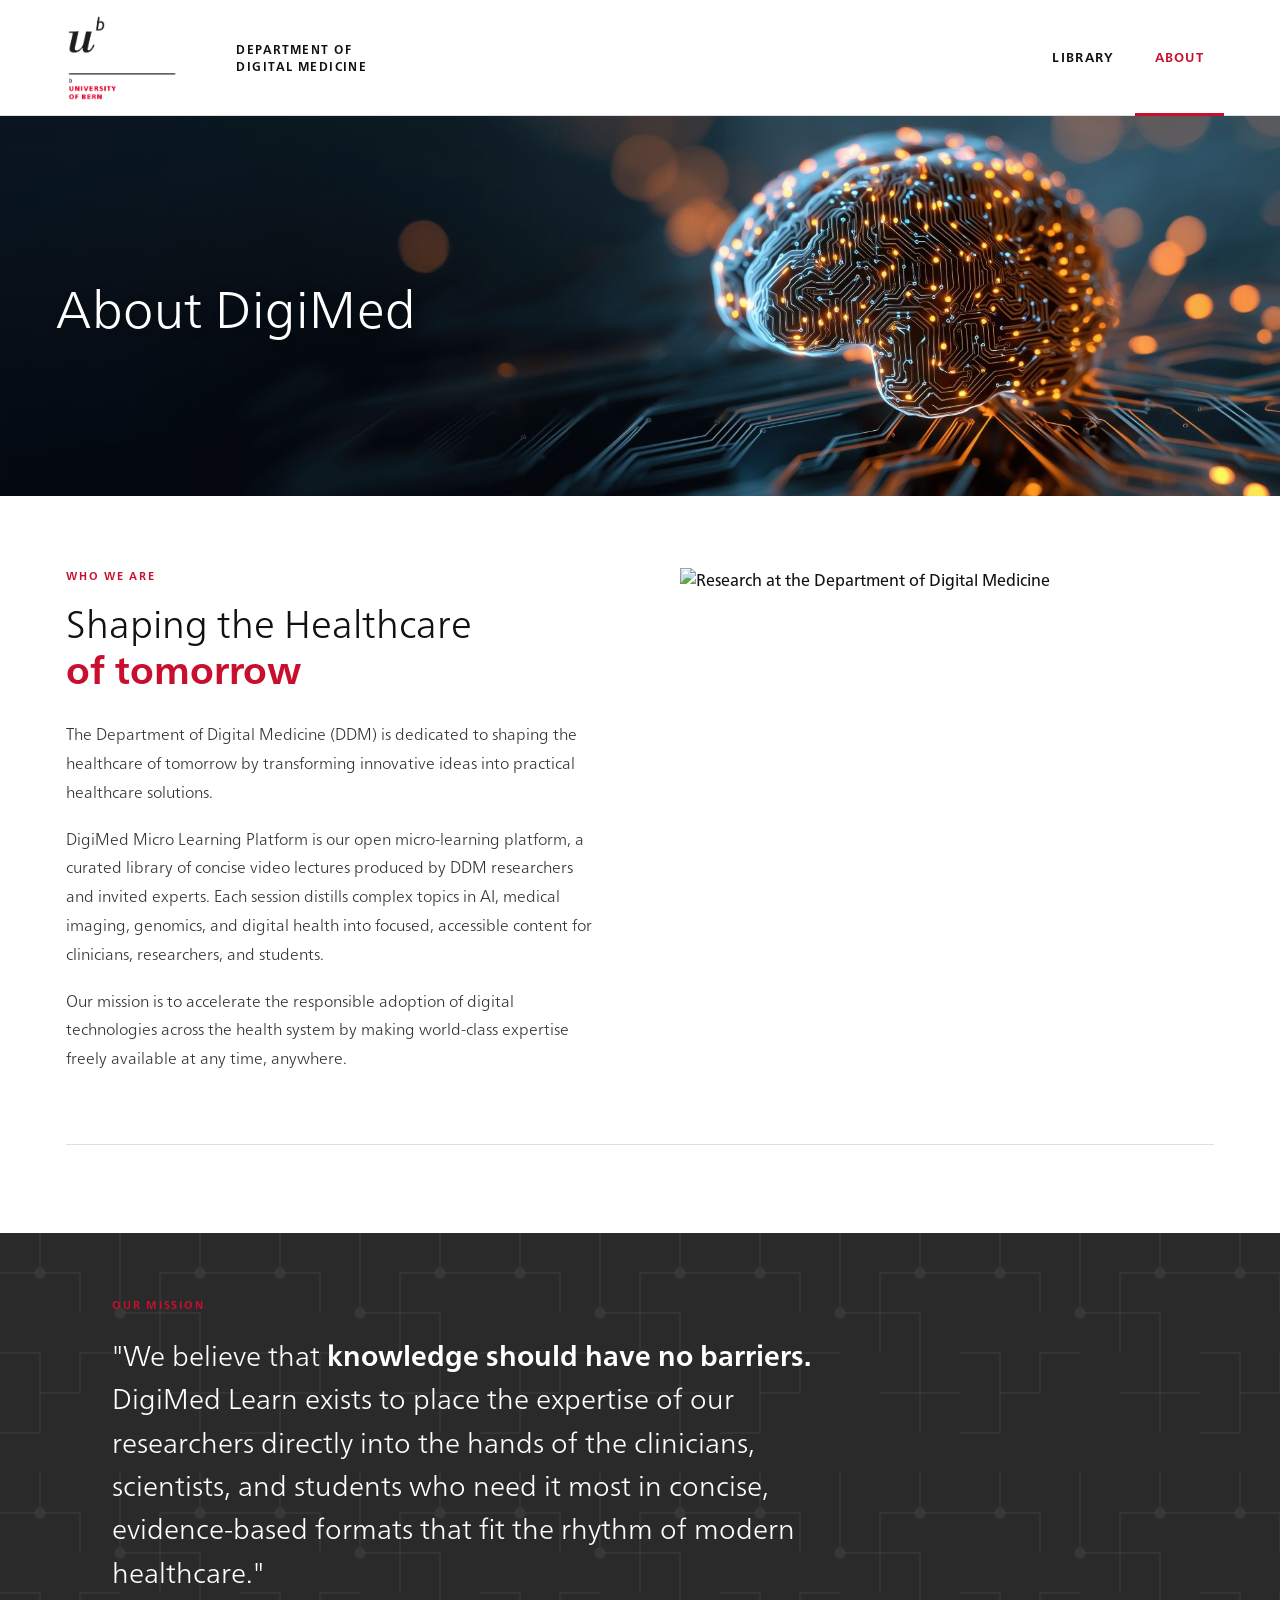
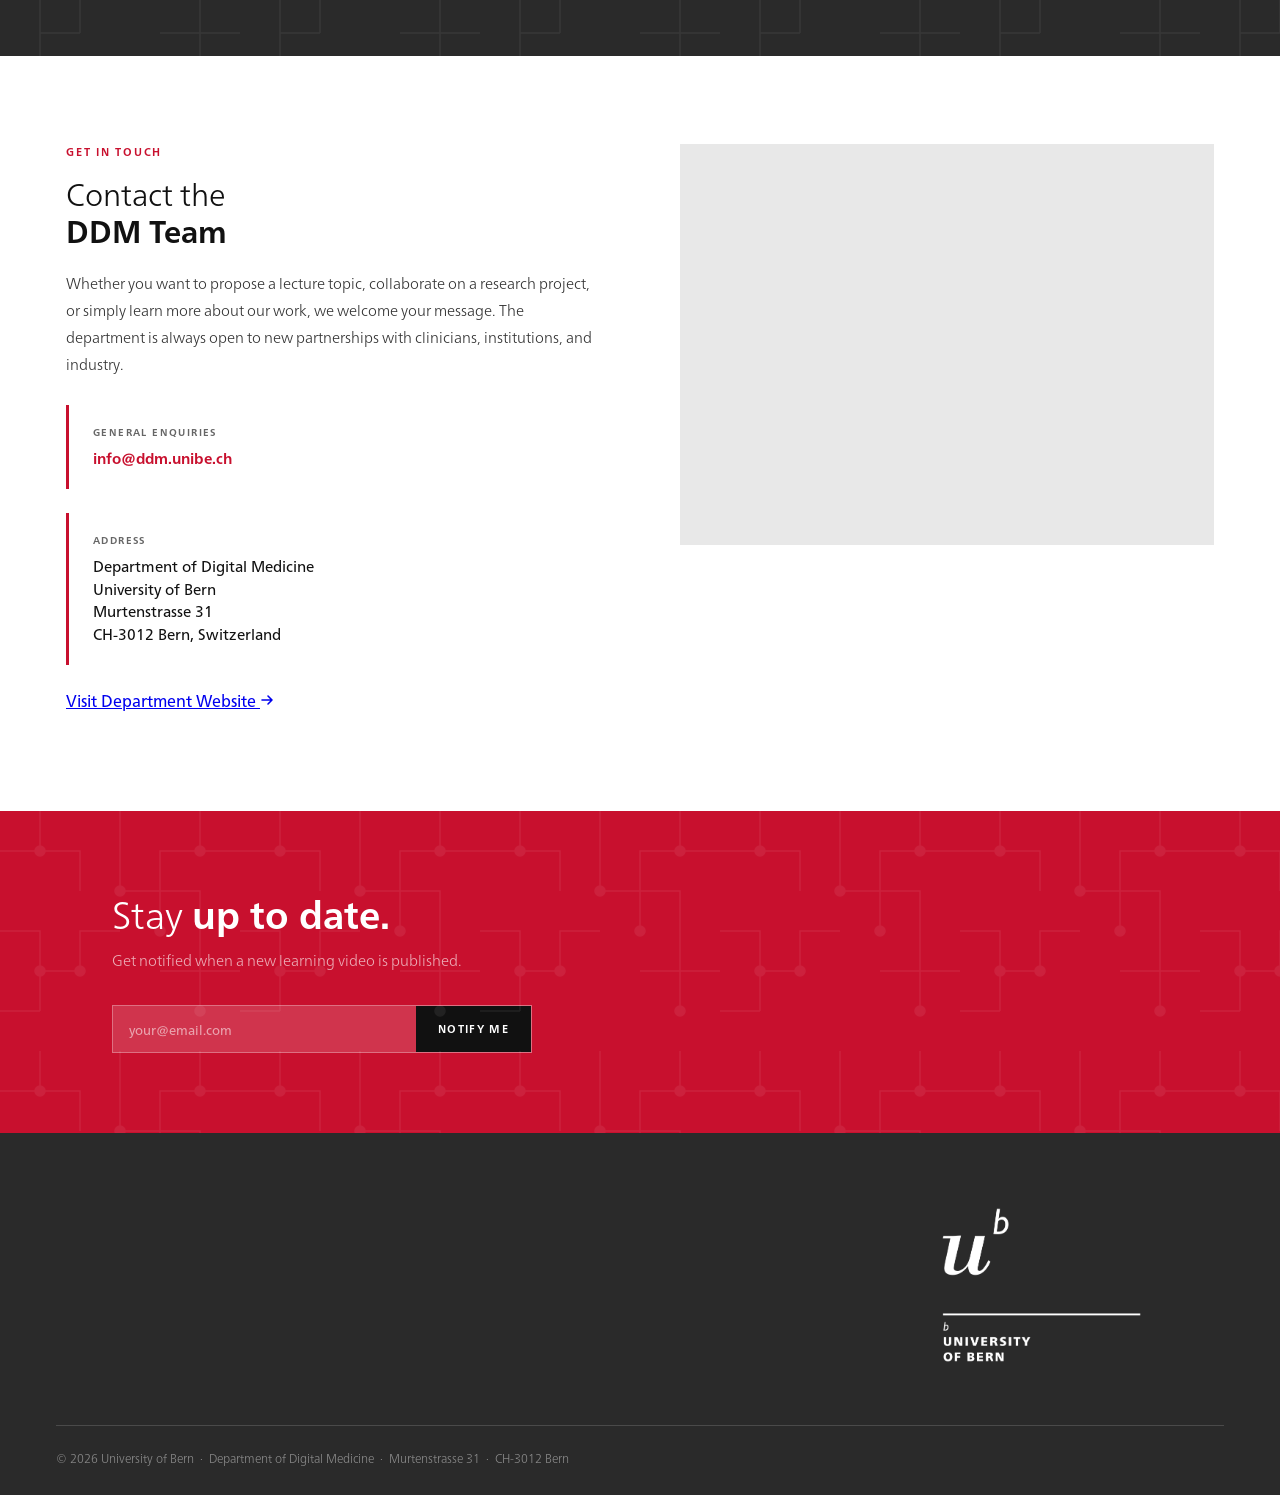
==== about.html @ 69d5ca11 "hamburger fix" ====
<!DOCTYPE html>
<html lang="en">
<head>
<meta charset="UTF-8"/>
<meta name="viewport" content="width=device-width,initial-scale=1"/>
<title>About — DigiMed Learn · University of Bern</title>
<link rel="stylesheet" href="./css/styles.css">

</head>
<body>

<!-- HEADER -->
<header>
  <div class="header-logo"><img src="assets/logos/ub_Logo_english_2019_RGB.png" alt="University of Bern"/></div>
  <a class="header-dept" href="https://ddm.unibe.ch" target="_blank" rel="noopener">Department of Digital Medicine</a>
  <div style="flex:1"></div>
  <nav class="nav-inner">
    <button class="nav-toggle" aria-expanded="false" aria-label="Open menu">
      <span></span><span></span><span></span>
    </button>
    <div class="nav-links" id="nav-menu">
      <a href="index.html">Library</a>
      <a href="about.html" class="active">About</a>
    </div>
  </nav>
</header>

<!-- HERO -->
<div class="hero-image">
  <img src="assets/images/AdobeStock_1923058566-v2.jpg" alt="Department of Digital Medicine – University of Bern"/>
  <div class="hero-overlay-title">About DigiMed</div>
</div>

<!-- MAIN CONTENT -->
<div class="page-content">

  <!-- ABOUT INTRO -->
  <section class="about-intro">
    <div class="about-intro-text">
      <div class="section-eyebrow">Who we are</div>
      <h2>Shaping the Healthcare<br> <strong>of tomorrow</strong></h2>
      <p>The Department of Digital Medicine (DDM) is dedicated to shaping the healthcare of tomorrow by transforming innovative ideas into practical healthcare solutions.</p>
      <p>DigiMed Micro Learning Platform is our open micro-learning platform, a curated library of concise video lectures produced by DDM researchers and invited experts. Each session distills complex topics in AI, medical imaging, genomics, and digital health into focused, accessible content for clinicians, researchers, and students.</p>
      <p>Our mission is to accelerate the responsible adoption of digital technologies across the health system by making world-class expertise freely available at any time, anywhere.</p>
    </div>
    <div class="about-intro-visual">
      <img src="assets/images/test.jpg" alt="Research at the Department of Digital Medicine"/>
    </div>
  </section>

  <!-- MISSION -->
  <div class="mission-strip">
    <div class="mission-inner">
      <div class="mission-eyebrow">Our Mission</div>
      <p class="mission-quote">"We believe that <strong>knowledge should have no barriers.</strong> DigiMed Learn exists to place the expertise of our researchers directly into the hands of the clinicians, scientists, and students who need it most in concise, evidence-based formats that fit the rhythm of modern healthcare."</p>
    </div>
  </div>

  <!-- CONTACT -->
  <section class="contact-section" id="contact">
    <div class="contact-text">
      <div class="section-eyebrow">Get in touch</div>
      <h2>Contact the<br><strong>DDM Team</strong></h2>
      <p>Whether you want to propose a lecture topic, collaborate on a research project, or simply learn more about our work, we welcome your message. The department is always open to new partnerships with clinicians, institutions, and industry.</p>

      <div class="contact-block">
        <div class="contact-block-label">General Enquiries</div>
        <div class="contact-block-value">
          <a href="mailto:info@ddm.unibe.ch">info@ddm.unibe.ch</a>
        </div>
      </div>

      <div class="contact-block">
        <div class="contact-block-label">Address</div>
        <div class="contact-block-value">
          Department of Digital Medicine<br>
          University of Bern<br>
          Murtenstrasse 31<br>
          CH-3012 Bern, Switzerland
        </div>
      </div>

      <a href="https://ddm.unibe.ch" target="_blank" rel="noopener">
        Visit Department Website
        <svg width="14" height="14" viewBox="0 0 14 14" fill="none">
          <path d="M2 7h10M8 3l4 4-4 4" stroke="currentColor" stroke-width="1.6" stroke-linecap="round" stroke-linejoin="round"/>
        </svg>
      </a>
    </div>

<div class="contact-map-block">
      <iframe
        src="https://www.google.com/maps/embed?pb=!1m18!1m12!1m3!1d2723.6532265396913!2d7.422718276973445!3d46.94885423316548!2m3!1f0!2f0!3f0!3m2!1i1024!2i768!4f13.1!3m3!1m2!1s0x478e39a405c99577%3A0x37652cc141230d88!2sUni%20Bern%2C%20Murtenstrasse%2031%2C%203010%20Bern!5e0!3m2!1sde!2sch!4v1773753109404!5m2!1sde!2sch" width="600" height="450" style="border:0;" allowfullscreen="" loading="lazy" referrerpolicy="no-referrer-when-downgrade">
        width="100%" height="100%" style="border:0;display:block;width:100%;height:100%;"
        allowfullscreen="" loading="lazy" referrerpolicy="no-referrer-when-downgrade">
      </iframe>
    </div>
  </section>

</div>

<!-- STAY UP TO DATE -->
<div class="notify">
  <div class="notify-text">
    <h2>Stay <strong>up to date.</strong></h2>
    <p>Get notified when a new learning video is published.</p>
  </div>
  <form class="notify-form" id="notifyForm" action="https://formspree.io/f/xlgppkkq" method="POST">
    <input type="hidden" name="_subject" value="DigiMed Learn – New Subscription"/>
    <input type="email" name="email" id="notifyEmail" placeholder="your@email.com" required/>
    <button type="submit" id="notifyBtn">Notify me</button>
  </form>
</div>

<!-- FOOTER -->
<footer>
  <div class="footer-top">
    <img class="footer-logo-img" src="assets/logos/ub_Logo_english_2019_neg.png" alt="University of Bern"/>
  </div>
  <div class="footer-divider"></div>
  <div class="footer-bottom">
    © 2026 University of Bern &nbsp;·&nbsp; Department of Digital Medicine &nbsp;·&nbsp; Murtenstrasse 31 &nbsp;·&nbsp; CH-3012 Bern
  </div>
</footer>

<script src="js/app.js"></script>

</body>
</html>
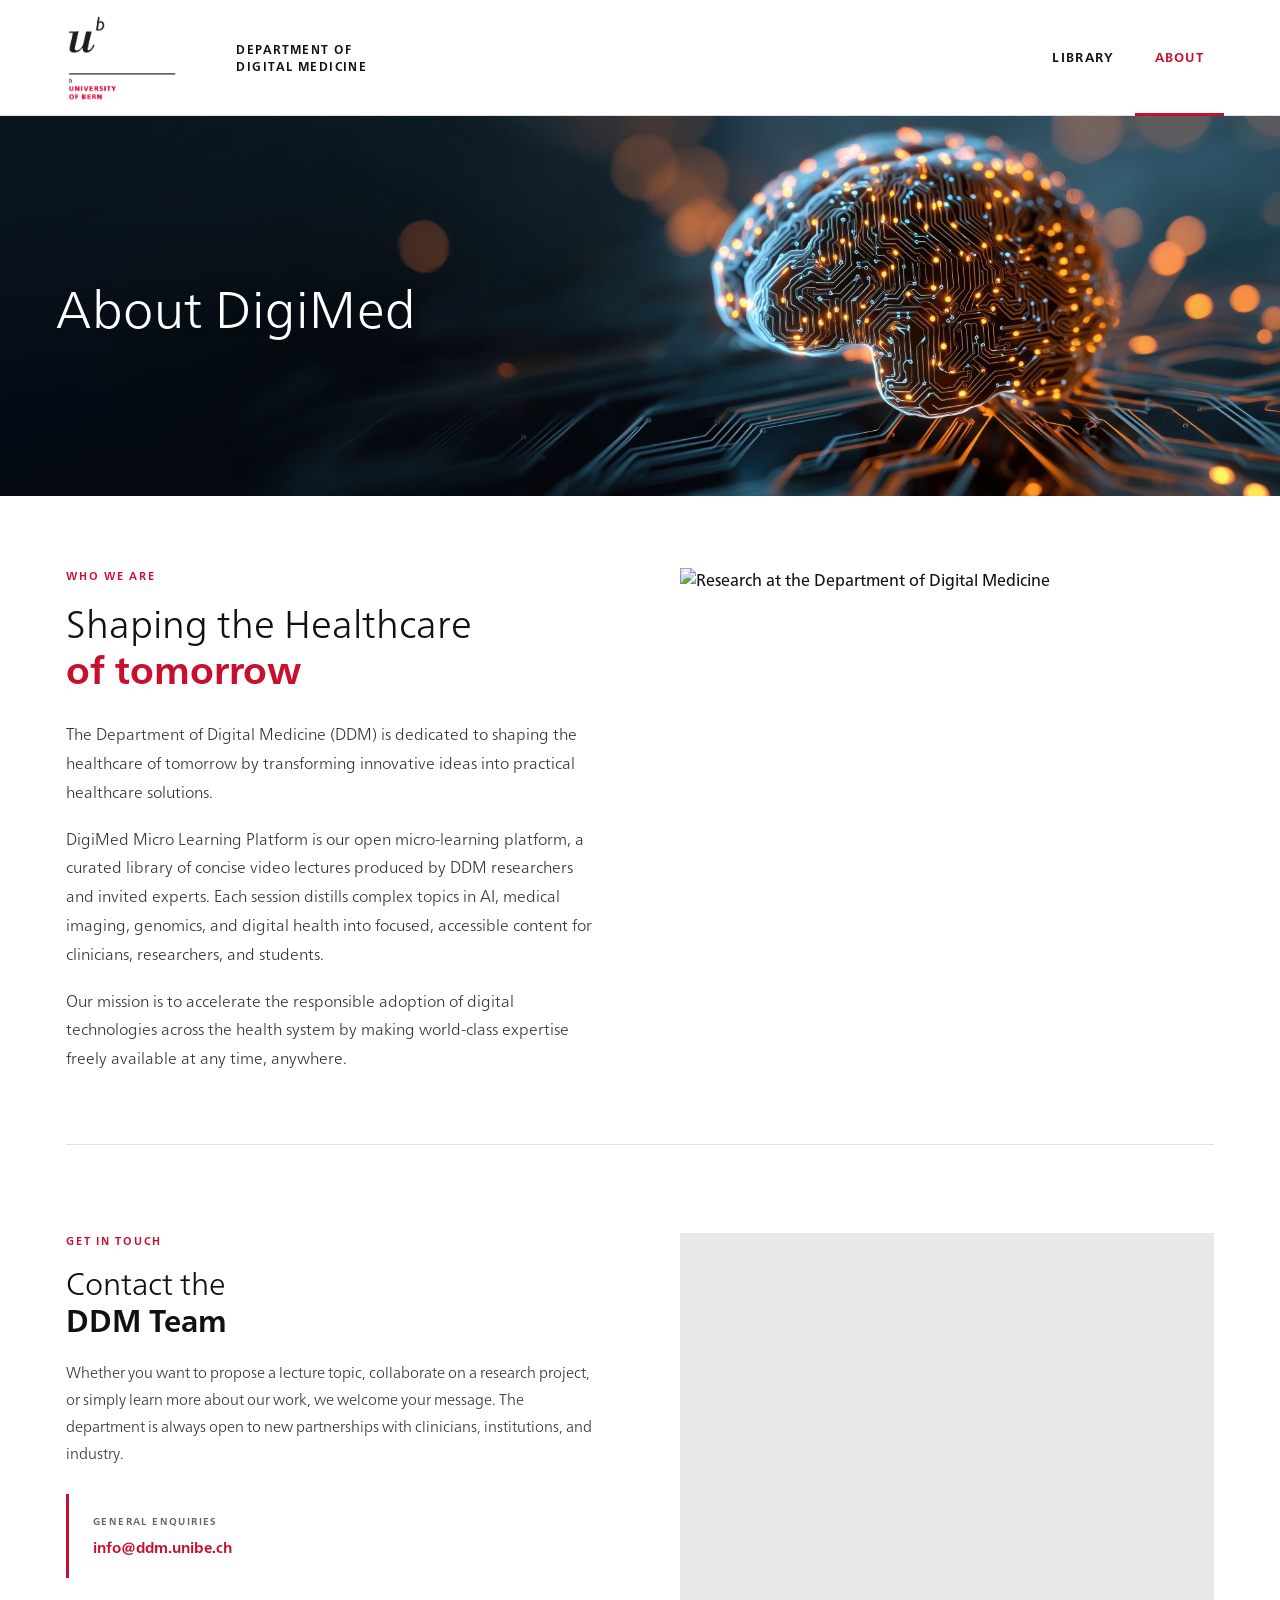
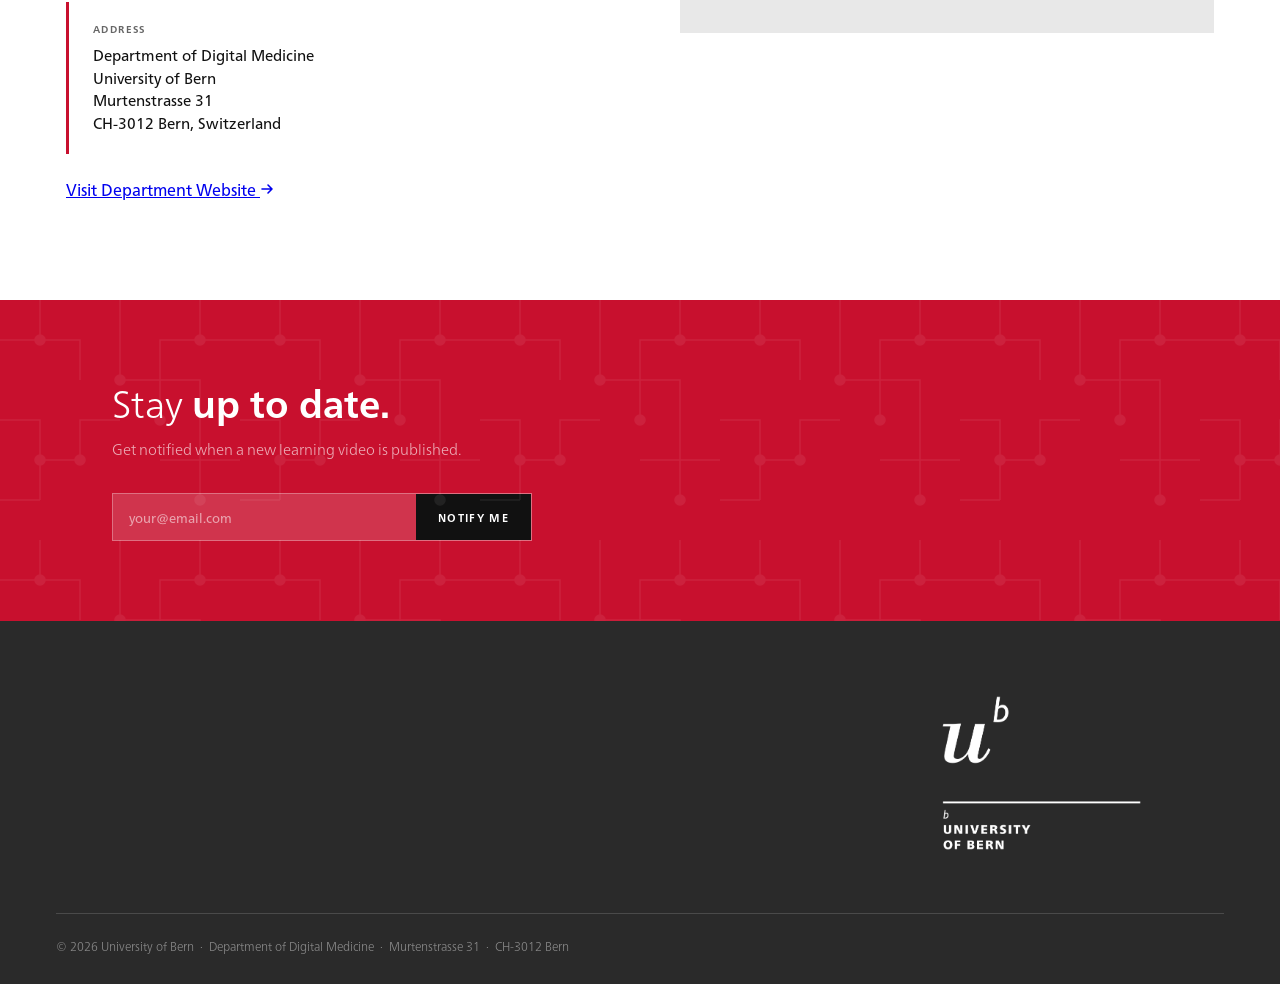
==== commit 8f1221d5: "about page update" ====
--- a/about.html
+++ b/about.html
@@ -47,14 +47,6 @@
       <img src="assets/images/test.jpg" alt="Research at the Department of Digital Medicine"/>
     </div>
   </section>
-
-  <!-- MISSION -->
-  <div class="mission-strip">
-    <div class="mission-inner">
-      <div class="mission-eyebrow">Our Mission</div>
-      <p class="mission-quote">"We believe that <strong>knowledge should have no barriers.</strong> DigiMed Learn exists to place the expertise of our researchers directly into the hands of the clinicians, scientists, and students who need it most in concise, evidence-based formats that fit the rhythm of modern healthcare."</p>
-    </div>
-  </div>
 
   <!-- CONTACT -->
   <section class="contact-section" id="contact">
--- a/css/styles.css
+++ b/css/styles.css
@@ -454,7 +454,7 @@
 
 .mission-strip{background:#2a2a2a;padding:64px var(--pad);margin-bottom:88px;position:relative;overflow:hidden;width:100vw;left:50%;right:50%;margin-left:-50vw;margin-right:-50vw;}
 .mission-strip::before{content:'';position:absolute;inset:0;opacity:.06;background-image:url("data:image/svg+xml,%3Csvg xmlns='http://www.w3.org/2000/svg' width='240' height='240'%3E%3Cg fill='none' stroke='%23fff' stroke-width='1.5'%3E%3Cpath d='M40 0v40h-40M40 40h40v40M120 0v80M120 80h40v40M120 120h-40v40M80 160h-40v40M200 0v40h40M200 40h-40v40M160 80h40v40M200 120v40h40M160 160h40v40M0 120h40v40M0 200h40'/%3E%3Ccircle cx='40' cy='40' r='5' fill='%23fff'/%3E%3Ccircle cx='120' cy='80' r='5' fill='%23fff'/%3E%3Ccircle cx='200' cy='40' r='5' fill='%23fff'/%3E%3C/g%3E%3C/svg%3E");background-size:240px 240px;pointer-events:none}
-.mission-inner{max-width:760px;position:relative;z-index:1;padding-left:var(--pad);}
+.mission-inner{max-width:760px;position:relative;z-index:1;margin-left:calc((100vw - 1260px) / 2 + var(--pad));}
 .mission-eyebrow{font-size:11px;font-weight:700;letter-spacing:0.16em;text-transform:uppercase;color:var(--red);margin-bottom:20px}
 .mission-quote{font-size:clamp(20px,2.2vw,28px);font-weight:300;line-height:1.55;color:#fff}
 .mission-quote strong{font-weight:700;color:#fff}
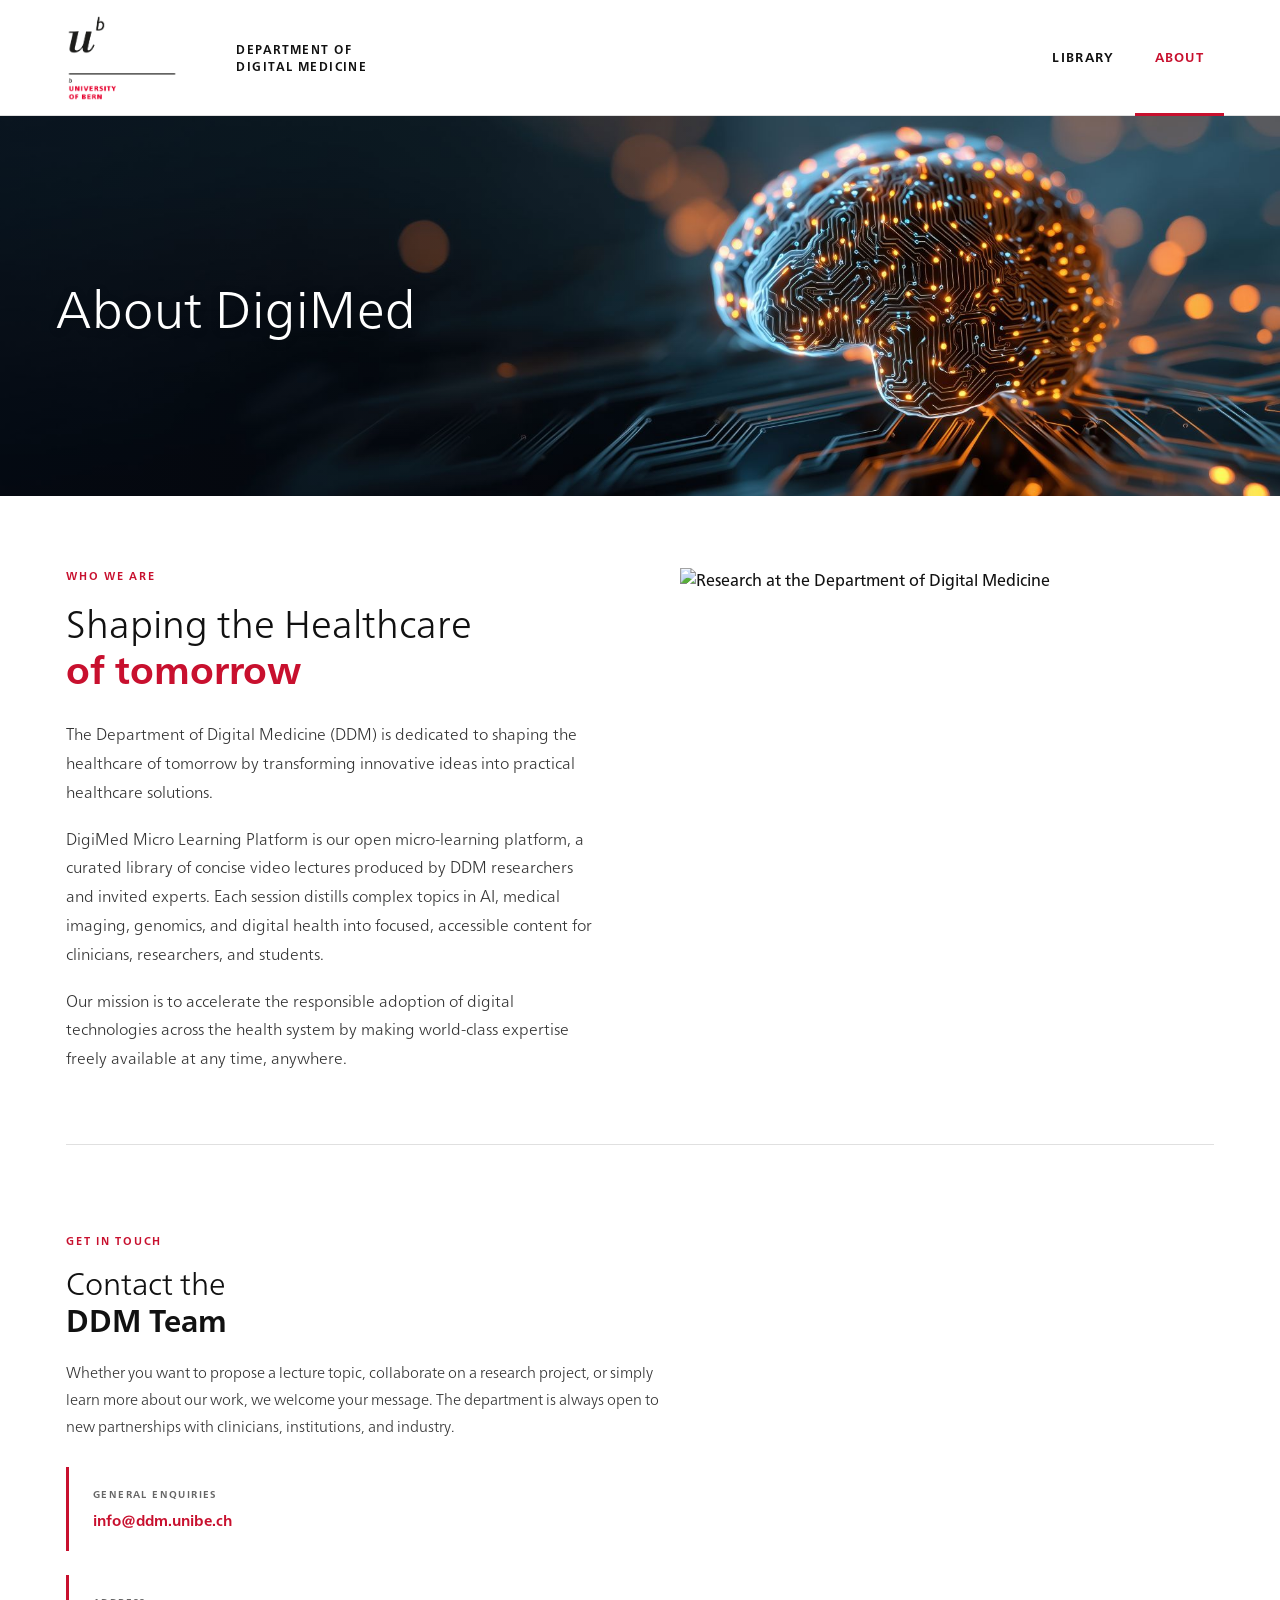
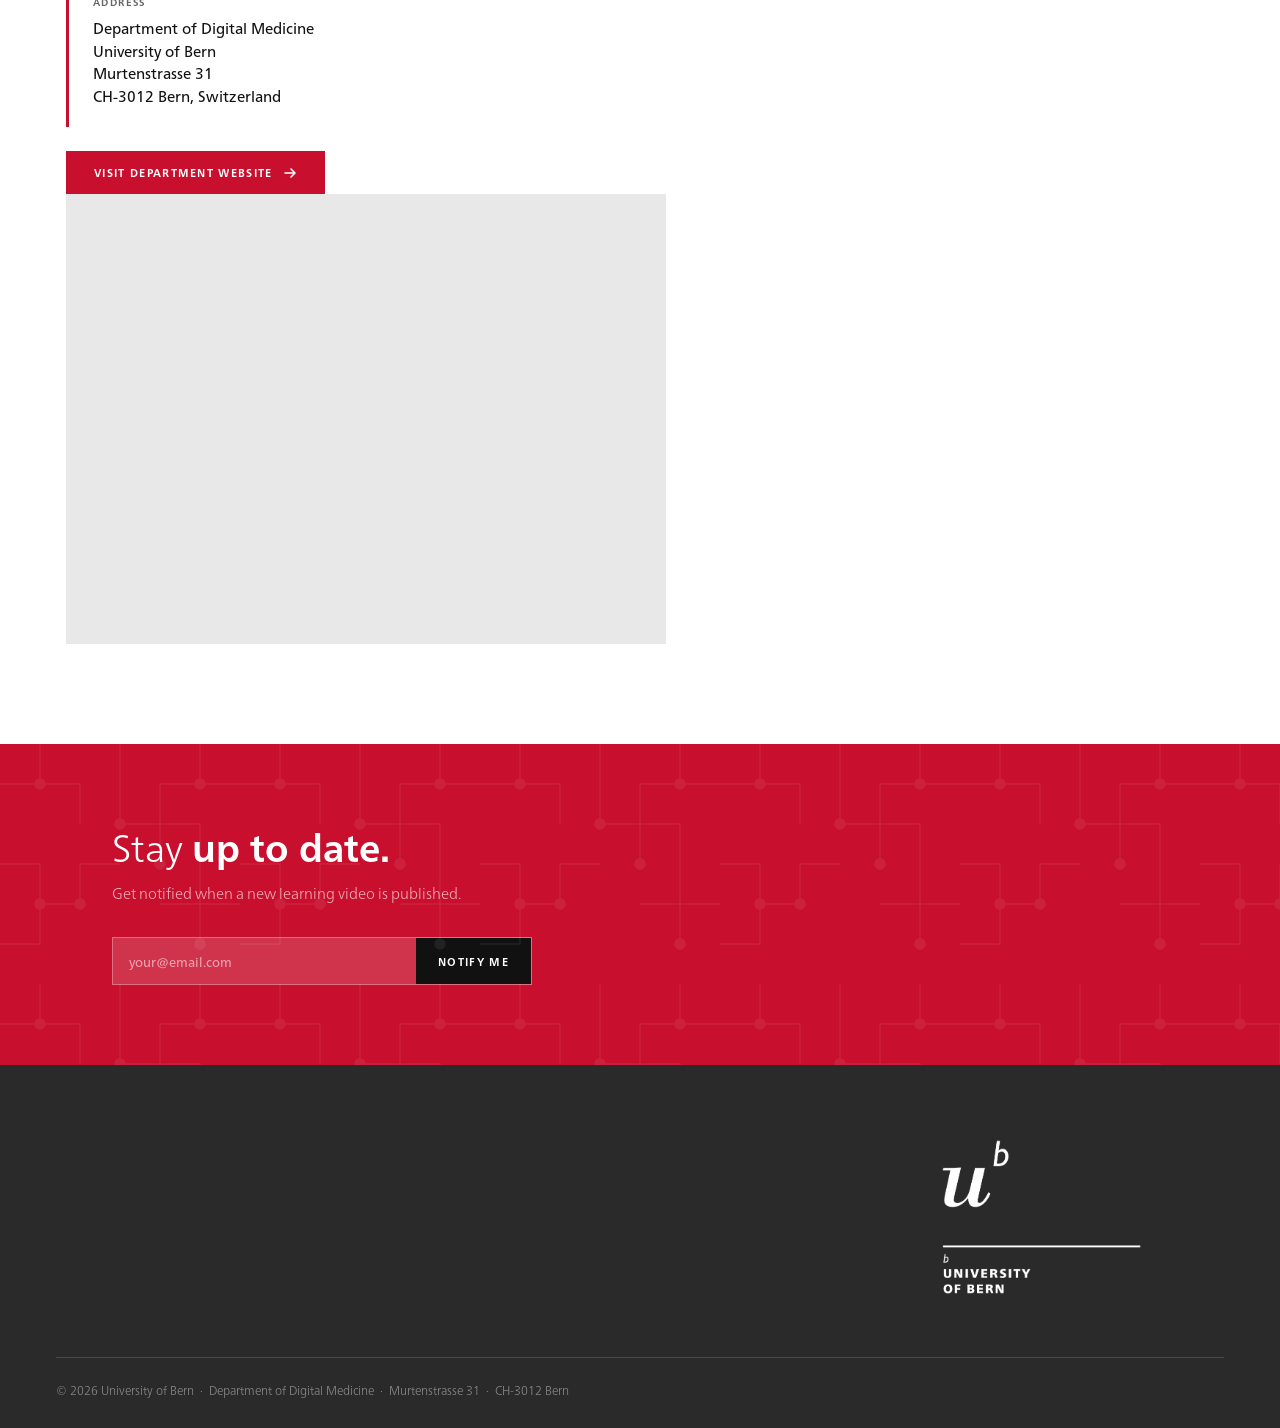
==== commit b09c2324: "button change about" ====
--- a/about.html
+++ b/about.html
@@ -72,13 +72,12 @@
         </div>
       </div>
 
-      <a href="https://ddm.unibe.ch" target="_blank" rel="noopener">
-        Visit Department Website
-        <svg width="14" height="14" viewBox="0 0 14 14" fill="none">
-          <path d="M2 7h10M8 3l4 4-4 4" stroke="currentColor" stroke-width="1.6" stroke-linecap="round" stroke-linejoin="round"/>
-        </svg>
-      </a>
-    </div>
+<a href="https://ddm.unibe.ch" class="contact-cta" target="_blank" rel="noopener">
+  Visit Department Website
+  <svg width="14" height="14" viewBox="0 0 14 14" fill="none">
+    <path d="M2 7h10M8 3l4 4-4 4" stroke="currentColor" stroke-width="1.6" stroke-linecap="round" stroke-linejoin="round"/>
+  </svg>
+</a>
 
 <div class="contact-map-block">
       <iframe
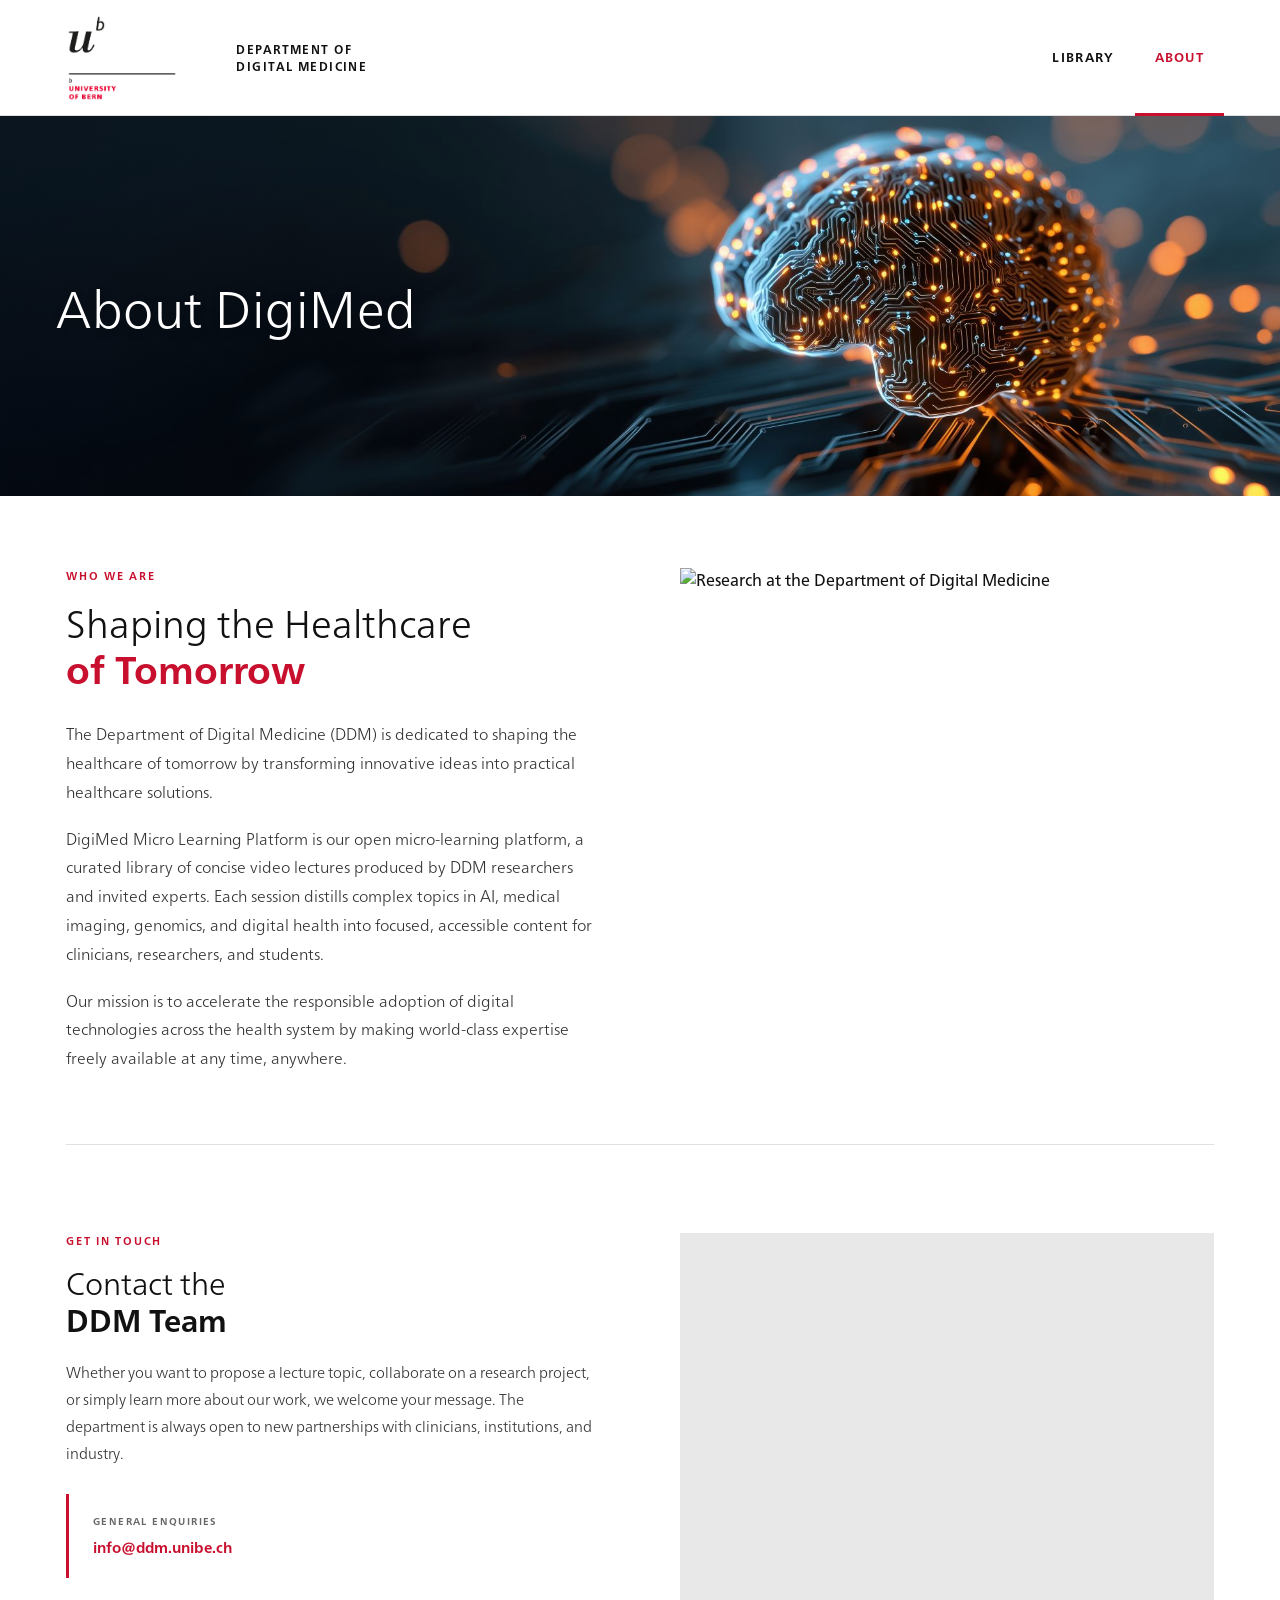
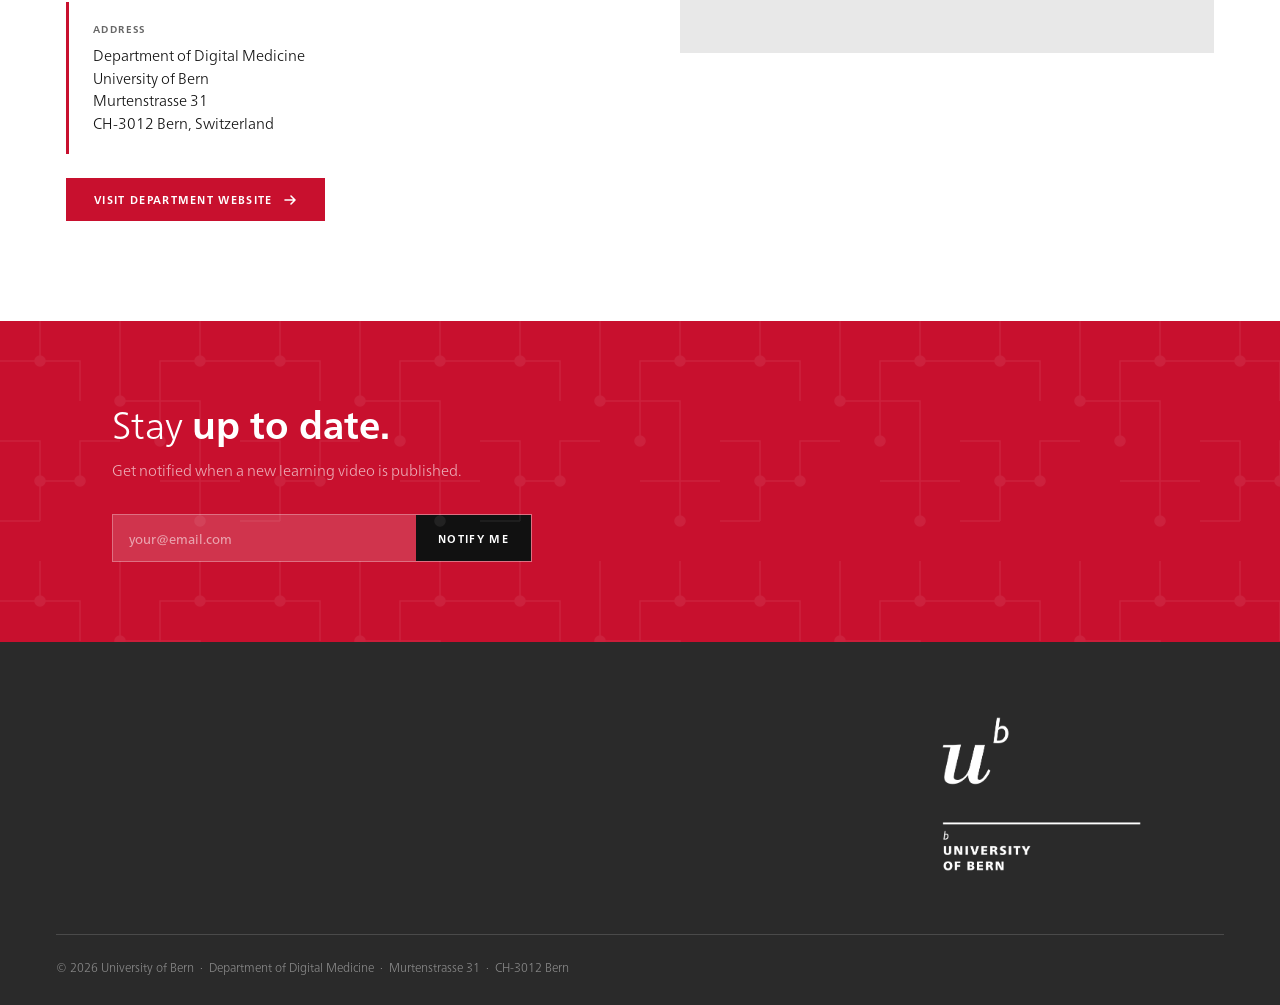
==== commit 6080ffef: "changes about page" ====
--- a/about.html
+++ b/about.html
@@ -38,7 +38,7 @@
   <section class="about-intro">
     <div class="about-intro-text">
       <div class="section-eyebrow">Who we are</div>
-      <h2>Shaping the Healthcare<br> <strong>of tomorrow</strong></h2>
+      <h2>Shaping the Healthcare<br> <strong>of Tomorrow</strong></h2>
       <p>The Department of Digital Medicine (DDM) is dedicated to shaping the healthcare of tomorrow by transforming innovative ideas into practical healthcare solutions.</p>
       <p>DigiMed Micro Learning Platform is our open micro-learning platform, a curated library of concise video lectures produced by DDM researchers and invited experts. Each session distills complex topics in AI, medical imaging, genomics, and digital health into focused, accessible content for clinicians, researchers, and students.</p>
       <p>Our mission is to accelerate the responsible adoption of digital technologies across the health system by making world-class expertise freely available at any time, anywhere.</p>
@@ -48,47 +48,47 @@
     </div>
   </section>
 
-  <!-- CONTACT -->
-  <section class="contact-section" id="contact">
-    <div class="contact-text">
-      <div class="section-eyebrow">Get in touch</div>
-      <h2>Contact the<br><strong>DDM Team</strong></h2>
-      <p>Whether you want to propose a lecture topic, collaborate on a research project, or simply learn more about our work, we welcome your message. The department is always open to new partnerships with clinicians, institutions, and industry.</p>
+<!-- CONTACT -->
+<section class="contact-section" id="contact">
+  <div class="contact-text">
+    <div class="section-eyebrow">Get in touch</div>
+    <h2>Contact the<br><strong>DDM Team</strong></h2>
+    <p>Whether you want to propose a lecture topic, collaborate on a research project, or simply learn more about our work, we welcome your message. The department is always open to new partnerships with clinicians, institutions, and industry.</p>
 
-      <div class="contact-block">
-        <div class="contact-block-label">General Enquiries</div>
-        <div class="contact-block-value">
-          <a href="mailto:info@ddm.unibe.ch">info@ddm.unibe.ch</a>
-        </div>
+    <div class="contact-block">
+      <div class="contact-block-label">General Enquiries</div>
+      <div class="contact-block-value">
+        <a href="mailto:info@ddm.unibe.ch">info@ddm.unibe.ch</a>
       </div>
+    </div>
 
-      <div class="contact-block">
-        <div class="contact-block-label">Address</div>
-        <div class="contact-block-value">
-          Department of Digital Medicine<br>
-          University of Bern<br>
-          Murtenstrasse 31<br>
-          CH-3012 Bern, Switzerland
-        </div>
+    <div class="contact-block">
+      <div class="contact-block-label">Address</div>
+      <div class="contact-block-value">
+        Department of Digital Medicine<br>
+        University of Bern<br>
+        Murtenstrasse 31<br>
+        CH-3012 Bern, Switzerland
       </div>
+    </div>
 
-<a href="https://ddm.unibe.ch" class="contact-cta" target="_blank" rel="noopener">
-  Visit Department Website
-  <svg width="14" height="14" viewBox="0 0 14 14" fill="none">
-    <path d="M2 7h10M8 3l4 4-4 4" stroke="currentColor" stroke-width="1.6" stroke-linecap="round" stroke-linejoin="round"/>
-  </svg>
-</a>
+    <a href="https://ddm.unibe.ch" class="contact-cta" target="_blank" rel="noopener">
+      Visit Department Website
+      <svg width="14" height="14" viewBox="0 0 14 14" fill="none">
+        <path d="M2 7h10M8 3l4 4-4 4" stroke="currentColor" stroke-width="1.6" stroke-linecap="round" stroke-linejoin="round"/>
+      </svg>
+    </a>
+  </div>
 
-<div class="contact-map-block">
-      <iframe
-        src="https://www.google.com/maps/embed?pb=!1m18!1m12!1m3!1d2723.6532265396913!2d7.422718276973445!3d46.94885423316548!2m3!1f0!2f0!3f0!3m2!1i1024!2i768!4f13.1!3m3!1m2!1s0x478e39a405c99577%3A0x37652cc141230d88!2sUni%20Bern%2C%20Murtenstrasse%2031%2C%203010%20Bern!5e0!3m2!1sde!2sch!4v1773753109404!5m2!1sde!2sch" width="600" height="450" style="border:0;" allowfullscreen="" loading="lazy" referrerpolicy="no-referrer-when-downgrade">
-        width="100%" height="100%" style="border:0;display:block;width:100%;height:100%;"
-        allowfullscreen="" loading="lazy" referrerpolicy="no-referrer-when-downgrade">
-      </iframe>
+  <div class="contact-map-block">
+    <iframe
+      src="https://www.google.com/maps/embed?pb=!1m18!1m12!1m3!1d2723.6532265396913!2d7.422718276973445!3d46.94885423316548!2m3!1f0!2f0!3f0!3m2!1i1024!2i768!4f13.1!3m3!1m2!1s0x478e39a405c99577%3A0x37652cc141230d88!2sUni%20Bern%2C%20Murtenstrasse%2031%2C%203010%20Bern!5e0!3m2!1sde!2sch!4v1773753109404!5m2!1sde!2sch"
+      width="100%" height="100%" style="border:0;display:block;width:100%;height:100%;"
+      allowfullscreen="" loading="lazy" referrerpolicy="no-referrer-when-downgrade">
+    </iframe>
+  </div>
     </div>
-  </section>
-
-</div>
+</section>
 
 <!-- STAY UP TO DATE -->
 <div class="notify">
--- a/css/styles.css
+++ b/css/styles.css
@@ -467,13 +467,13 @@
 .contact-text p{font-size:15px;font-weight:300;color:var(--grey-dark);line-height:1.8;margin-bottom:28px}
 .contact-block{border-left:3px solid var(--red);padding:20px 0 20px 24px;margin-bottom:24px}
 .contact-block-label{font-size:10px;font-weight:700;letter-spacing:0.14em;text-transform:uppercase;color:var(--grey-mid);margin-bottom:8px}
-.contact-block-value{font-size:15px;font-weight:400;color:var(--black);line-height:1.5}
+.contact-block-value{font-size:15px;font-weight:300;color:var(--black);line-height:1.5}
 .contact-block-value a{color:var(--red);text-decoration:none;font-weight:700}
 .contact-block-value a:hover{text-decoration:underline}
 .contact-cta{display:inline-flex;align-items:center;gap:10px;background:var(--red);color:#fff;padding:14px 28px;font-family:var(--font);font-size:11px;font-weight:700;letter-spacing:0.12em;text-transform:uppercase;text-decoration:none;transition:background .2s}
 .contact-cta:hover{background:var(--red-dim)}
 .contact-cta svg{flex-shrink:0}
-.contact-map-block{background:var(--grey-pale);aspect-ratio:4/3;display:flex;align-items:center;justify-content:center;position:relative;overflow:hidden}
+.contact-map-block{background:var(--grey-pale);height:420px;display:flex;align-items:center;justify-content:center;position:relative;overflow:hidden}
 .contact-map-inner{text-align:center;z-index:1;position:relative}
 .contact-map-inner svg{opacity:.25;margin-bottom:16px}
 .contact-address{font-size:13px;font-weight:300;color:var(--grey-dark);line-height:1.8;text-align:center}
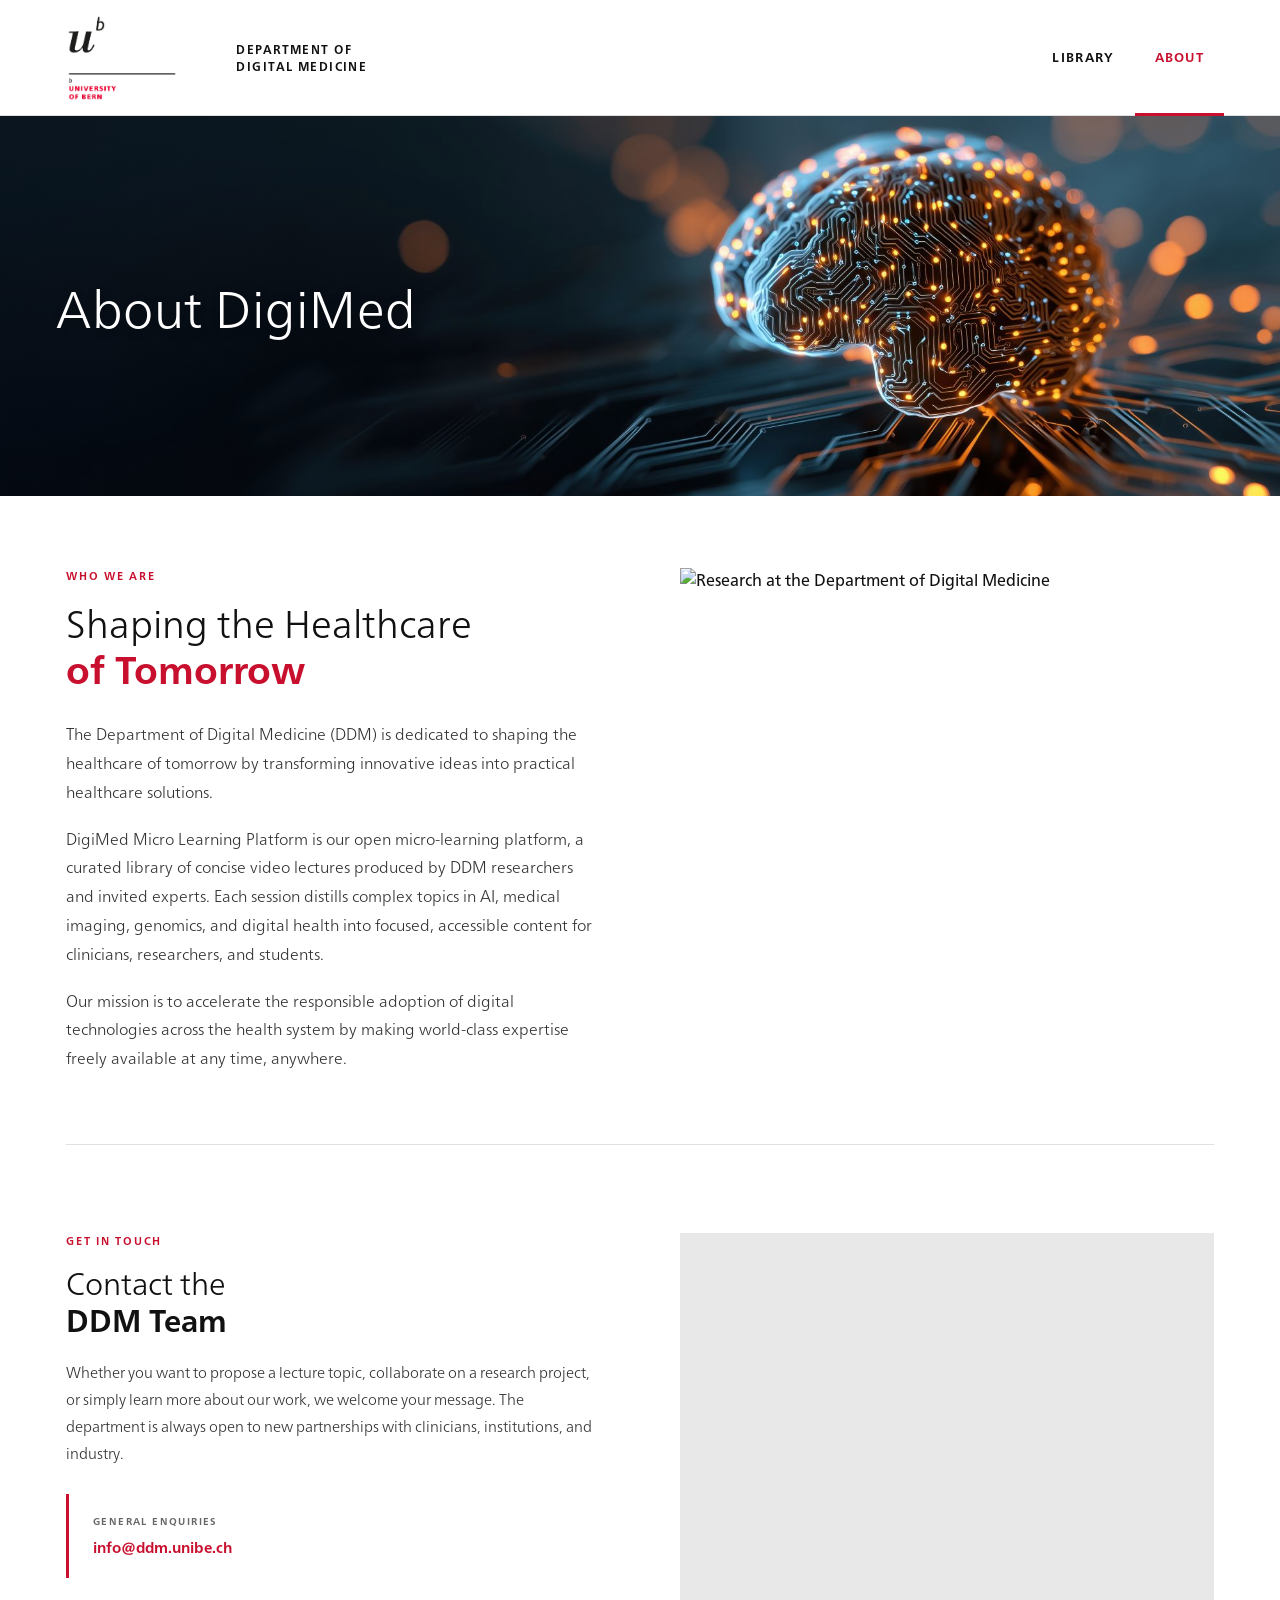
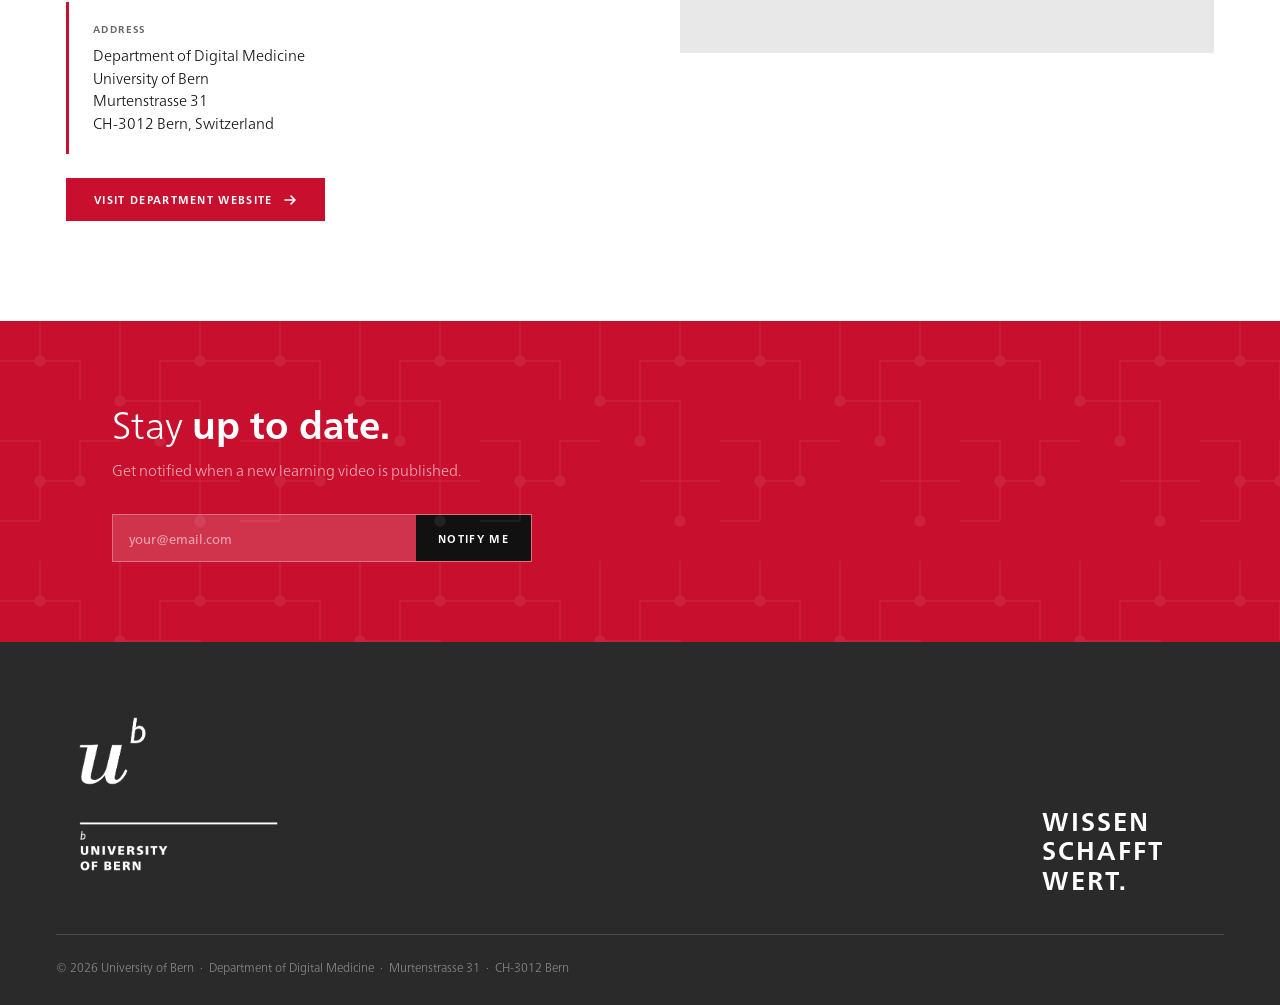
==== commit 5053d51f: "footer update" ====
--- a/about.html
+++ b/about.html
@@ -107,6 +107,7 @@
 <footer>
   <div class="footer-top">
     <img class="footer-logo-img" src="assets/logos/ub_Logo_english_2019_neg.png" alt="University of Bern"/>
+    <div class="footer-tagline">Wissen<br>schafft<br>Wert.</div>
   </div>
   <div class="footer-divider"></div>
   <div class="footer-bottom">
--- a/css/styles.css
+++ b/css/styles.css
@@ -121,7 +121,7 @@
 .modal-footer{display:flex;align-items:center;justify-content:space-between;padding:12px 22px;border-top:1px solid #2e2e2e}
 .modal-meta{font-size:11px;color:#666;display:flex;gap:18px}
 .modal-meta span{display:flex;align-items:center;gap:5px}
-.modal-inst{font-size:10px;letter-spacing:.1em;text-transform:uppercase;color:#444}
+.modal-inst{font-size:10px;letter-spacing:.1em;text-transform:uppercase;color:#999999}
 
 /* ── STAY UP TO DATE ── */
 .notify{
@@ -154,10 +154,11 @@
 
 /* ── FOOTER ── */
 footer{background:#2a2a2a;padding:52px var(--pad) 28px}
-.footer-top{display:flex;justify-content:flex-end;padding-bottom:40px;padding-right:60px}
+.footer-top{display:flex;justify-content:space-between;align-items:flex-end;padding-bottom:40px;padding-right:60px;}
 .footer-logo-img{height:200px;width:auto;display:block}
 .footer-divider{height:1px;background:rgba(255,255,255,.15);margin-bottom:22px}
 .footer-bottom{font-size:12px;font-weight:300;color:rgba(255,255,255,.45);line-height:1.6}
+.footer-tagline{font-size:clamp(18px,2vw,28px);font-weight:700;color:#fff;letter-spacing:0.08em;text-transform:uppercase;line-height:1.15;}
 
 /* ── ANIMS ── */
 @keyframes fadeUp{from{opacity:0;transform:translateY(10px)}to{opacity:1;transform:translateY(0)}}
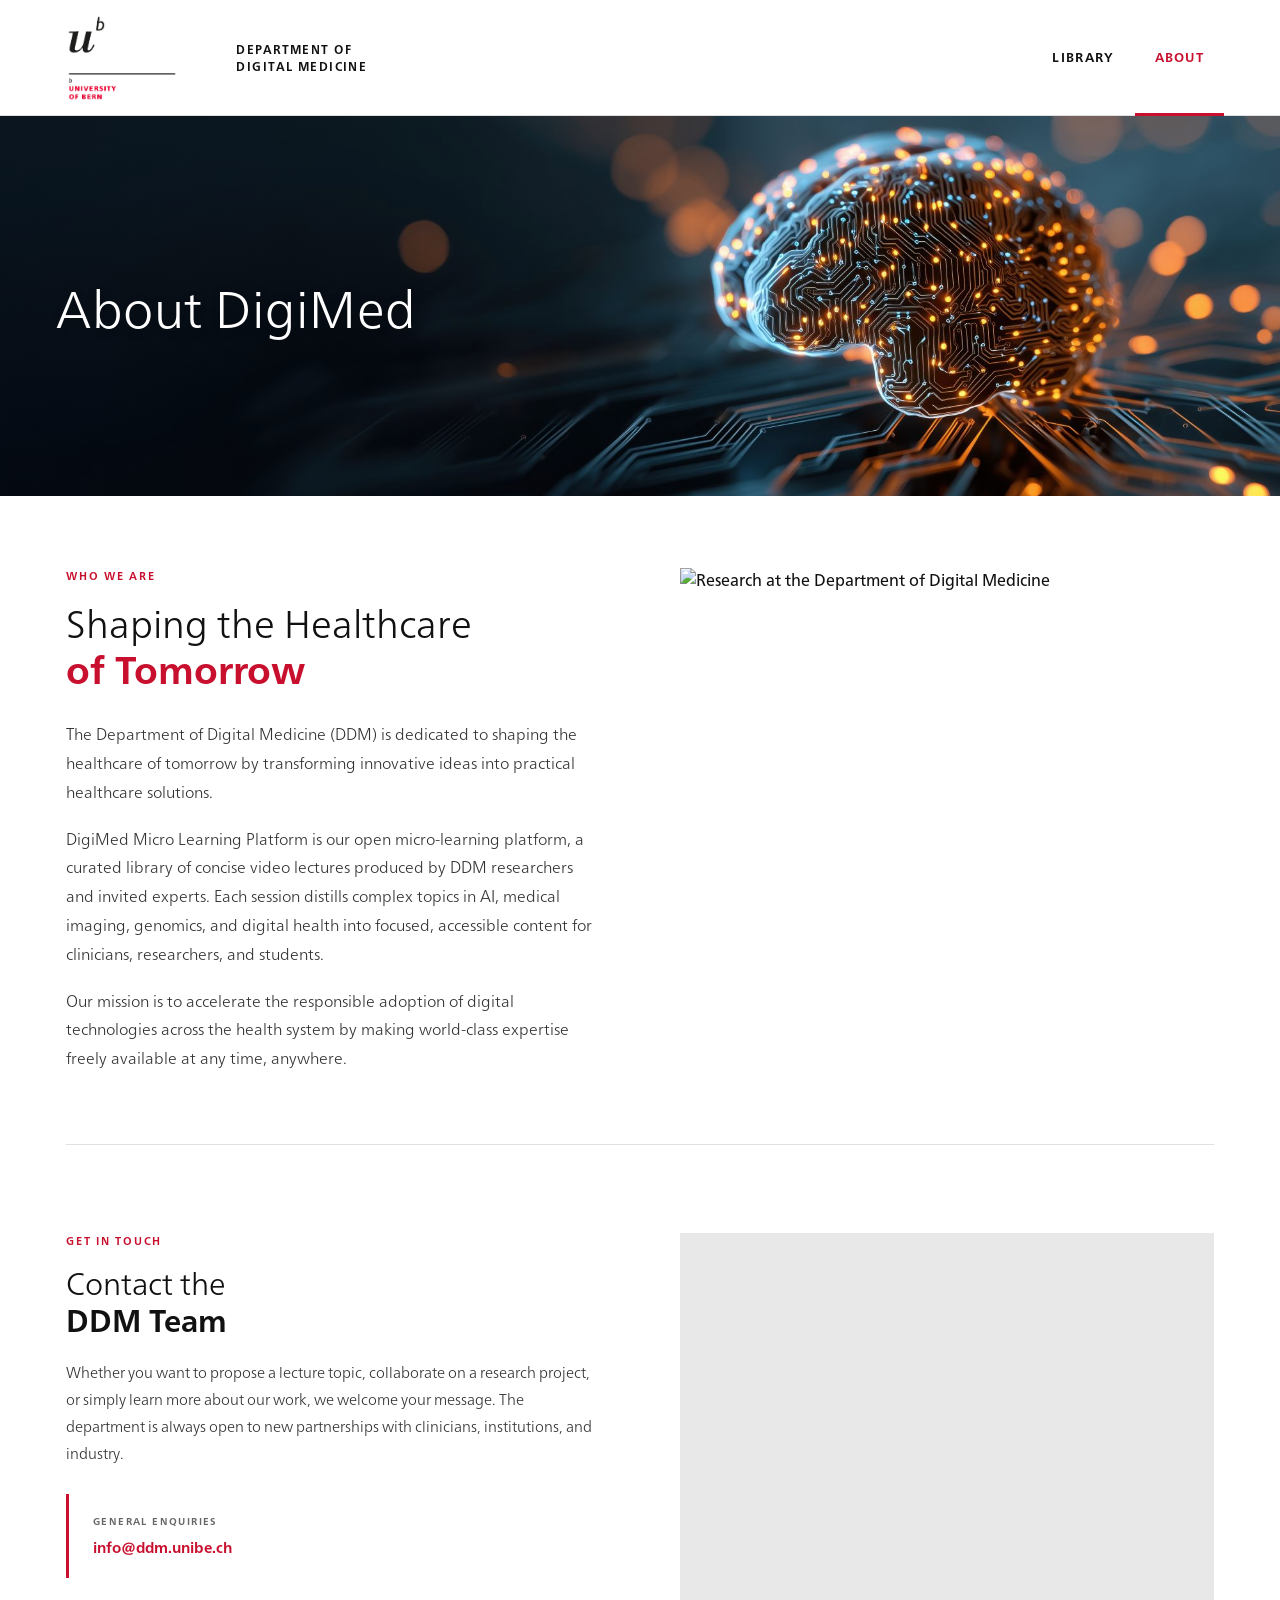
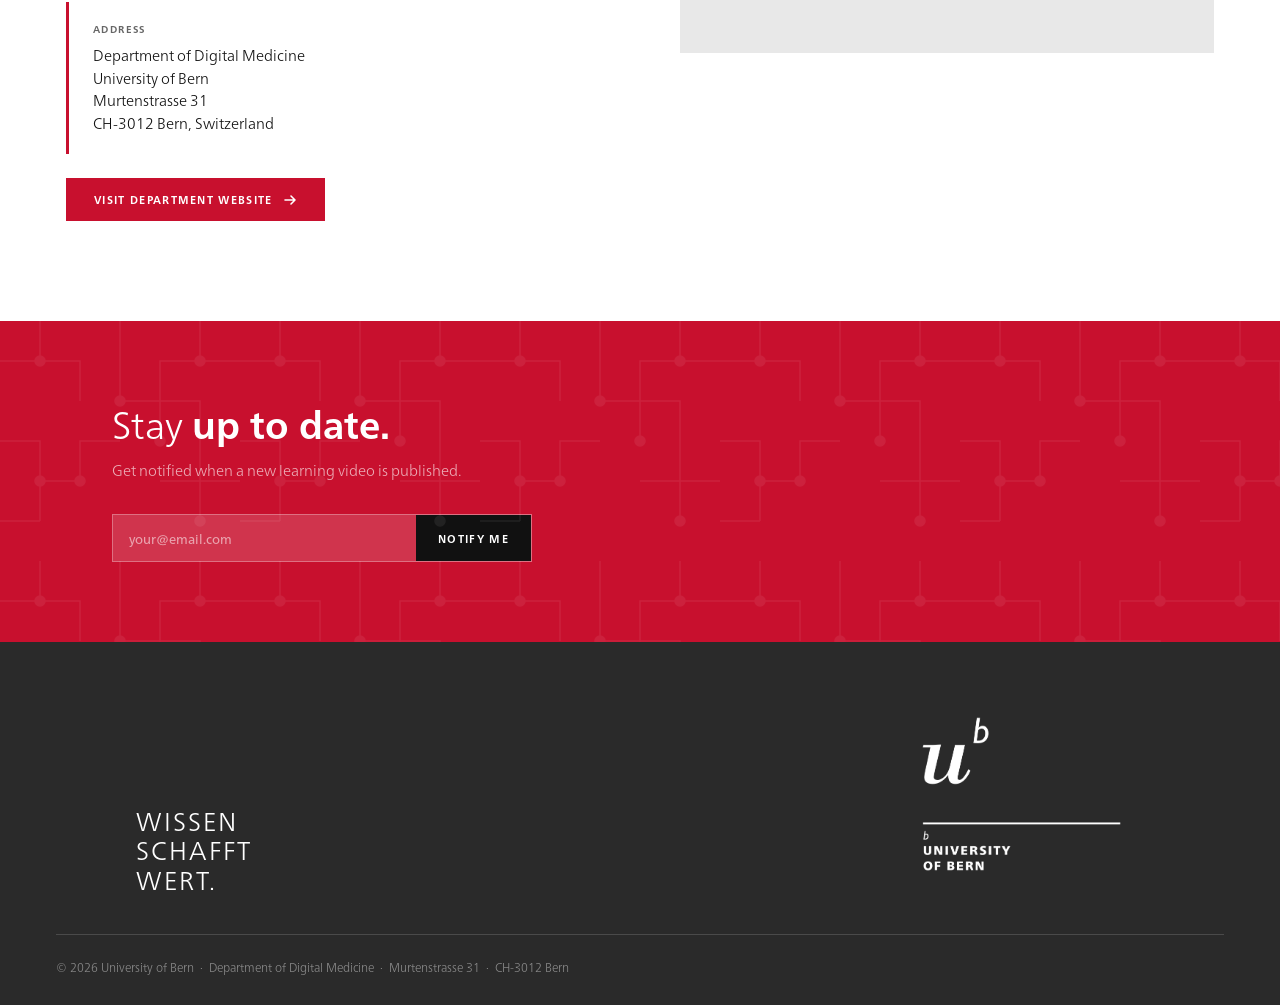
==== commit 0ef245c8: "changes layout" ====
--- a/about.html
+++ b/about.html
@@ -106,8 +106,8 @@
 <!-- FOOTER -->
 <footer>
   <div class="footer-top">
+    <div class="footer-tagline">Wissen<br>schafft<br>Wert.</div>
     <img class="footer-logo-img" src="assets/logos/ub_Logo_english_2019_neg.png" alt="University of Bern"/>
-    <div class="footer-tagline">Wissen<br>schafft<br>Wert.</div>
   </div>
   <div class="footer-divider"></div>
   <div class="footer-bottom">
--- a/css/styles.css
+++ b/css/styles.css
@@ -154,11 +154,11 @@
 
 /* ── FOOTER ── */
 footer{background:#2a2a2a;padding:52px var(--pad) 28px}
-.footer-top{display:flex;justify-content:space-between;align-items:flex-end;padding-bottom:40px;padding-right:60px;}
+.footer-top{display:flex;justify-content:space-between;align-items:flex-end;padding-bottom:40px;padding-left:80px;padding-right:80px;}
+.footer-tagline{font-size:clamp(18px,2vw,28px);font-weight:200;color:#fff;letter-spacing:0.08em;text-transform:uppercase;line-height:1.15;text-align:left;}
 .footer-logo-img{height:200px;width:auto;display:block}
 .footer-divider{height:1px;background:rgba(255,255,255,.15);margin-bottom:22px}
 .footer-bottom{font-size:12px;font-weight:300;color:rgba(255,255,255,.45);line-height:1.6}
-.footer-tagline{font-size:clamp(18px,2vw,28px);font-weight:700;color:#fff;letter-spacing:0.08em;text-transform:uppercase;line-height:1.15;}
 
 /* ── ANIMS ── */
 @keyframes fadeUp{from{opacity:0;transform:translateY(10px)}to{opacity:1;transform:translateY(0)}}
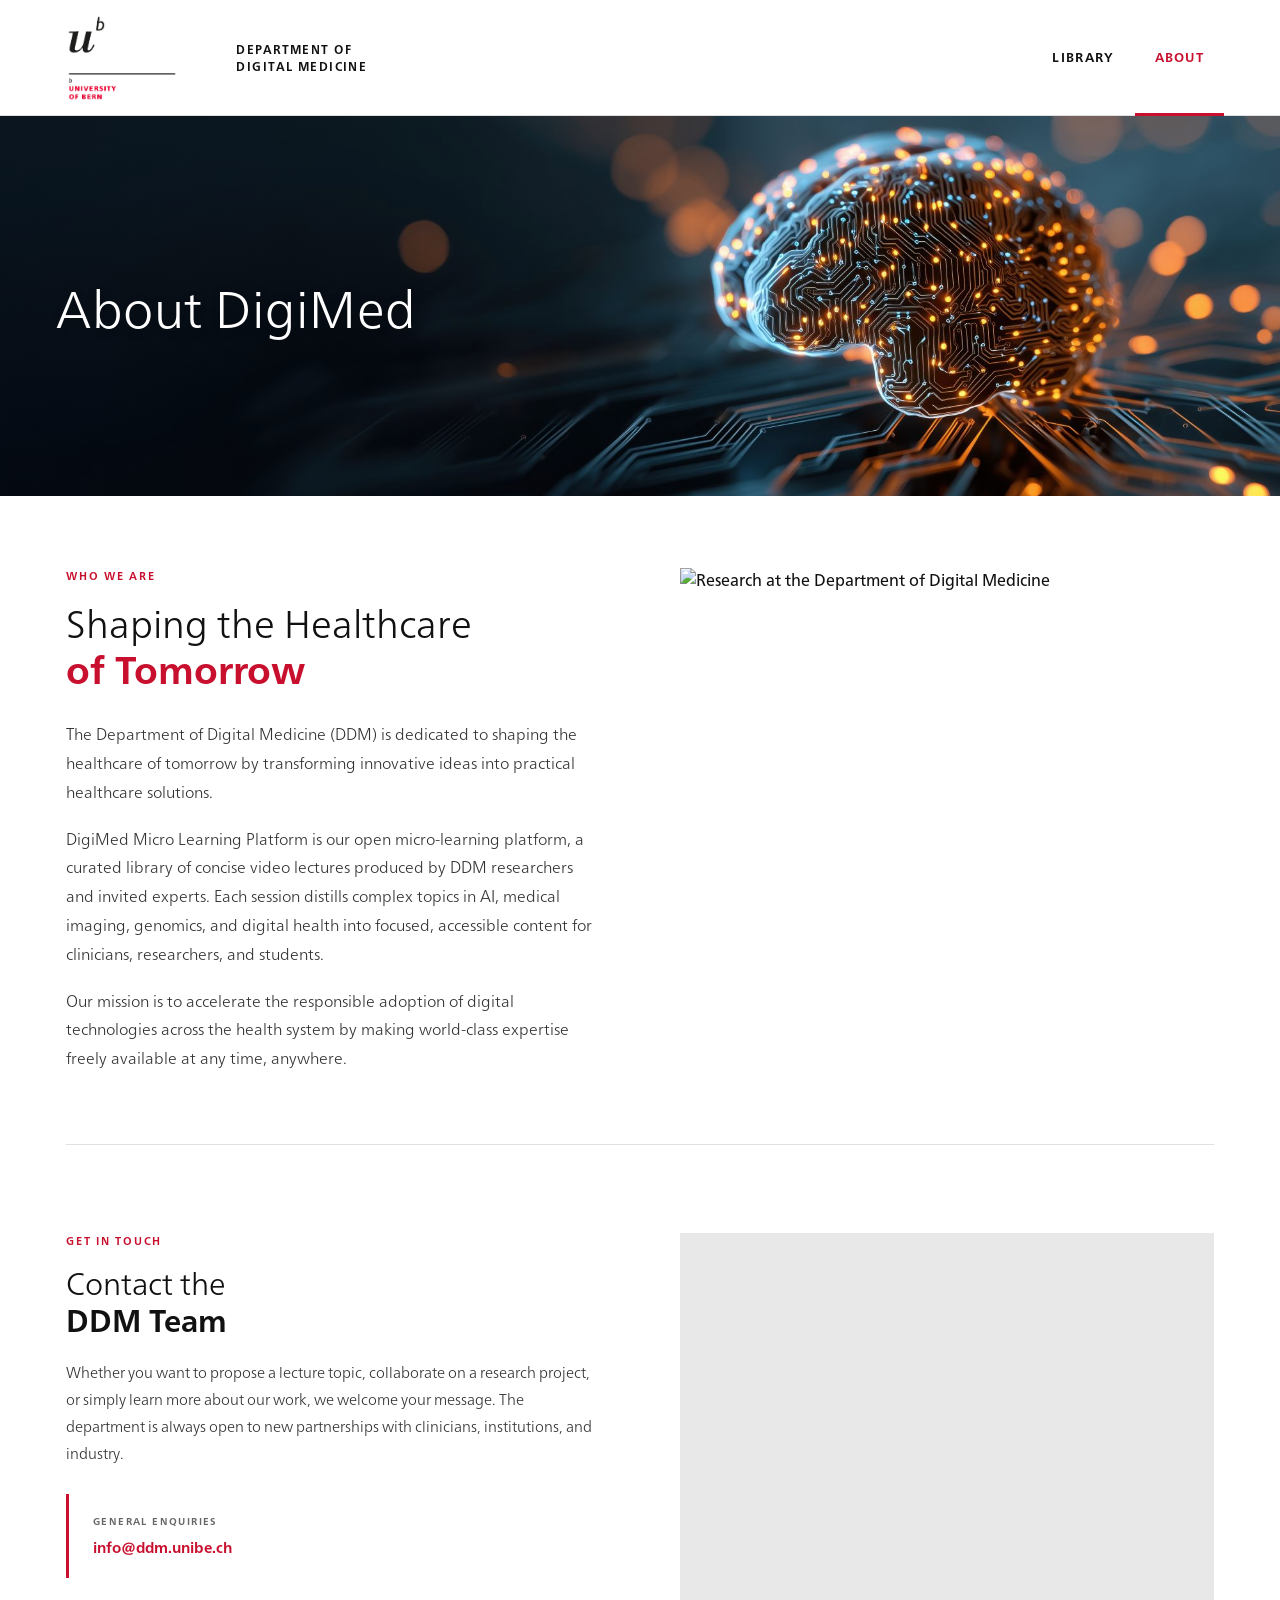
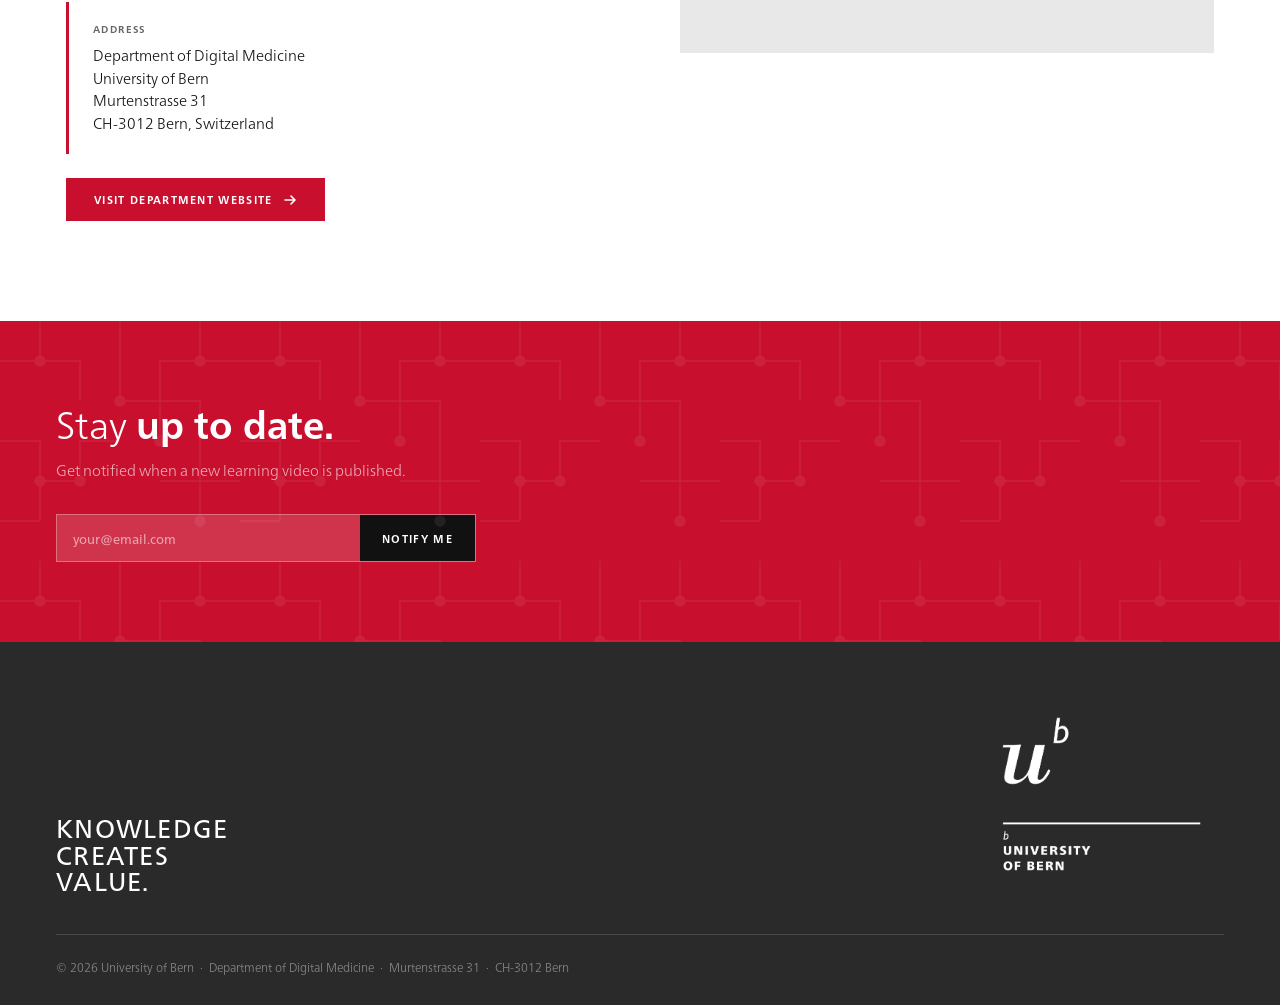
==== commit 8b174ec8: "footer update" ====
--- a/about.html
+++ b/about.html
@@ -106,7 +106,7 @@
 <!-- FOOTER -->
 <footer>
   <div class="footer-top">
-    <div class="footer-tagline">Wissen<br>schafft<br>Wert.</div>
+    <div class="footer-tagline">Knowledge<br>creates<br>value.</div>
     <img class="footer-logo-img" src="assets/logos/ub_Logo_english_2019_neg.png" alt="University of Bern"/>
   </div>
   <div class="footer-divider"></div>
--- a/css/styles.css
+++ b/css/styles.css
@@ -126,7 +126,7 @@
 /* ── STAY UP TO DATE ── */
 .notify{
   background:var(--red);
-  padding:80px calc(var(--pad) * 2);
+  padding:80px var(--pad);
   display:flex;
   flex-direction:column;
   gap:32px;
@@ -154,8 +154,8 @@
 
 /* ── FOOTER ── */
 footer{background:#2a2a2a;padding:52px var(--pad) 28px}
-.footer-top{display:flex;justify-content:space-between;align-items:flex-end;padding-bottom:40px;padding-left:80px;padding-right:80px;}
-.footer-tagline{font-size:clamp(18px,2vw,28px);font-weight:200;color:#fff;letter-spacing:0.08em;text-transform:uppercase;line-height:1.15;text-align:left;}
+.footer-top{display:flex;justify-content:space-between;align-items:flex-end;padding-bottom:40px;}
+.footer-tagline{font-size:clamp(18px,2vw,28px);font-weight:400;color:#fff;letter-spacing:0.05em;text-transform:uppercase;line-height:1.05;text-align:left;}
 .footer-logo-img{height:200px;width:auto;display:block}
 .footer-divider{height:1px;background:rgba(255,255,255,.15);margin-bottom:22px}
 .footer-bottom{font-size:12px;font-weight:300;color:rgba(255,255,255,.45);line-height:1.6}
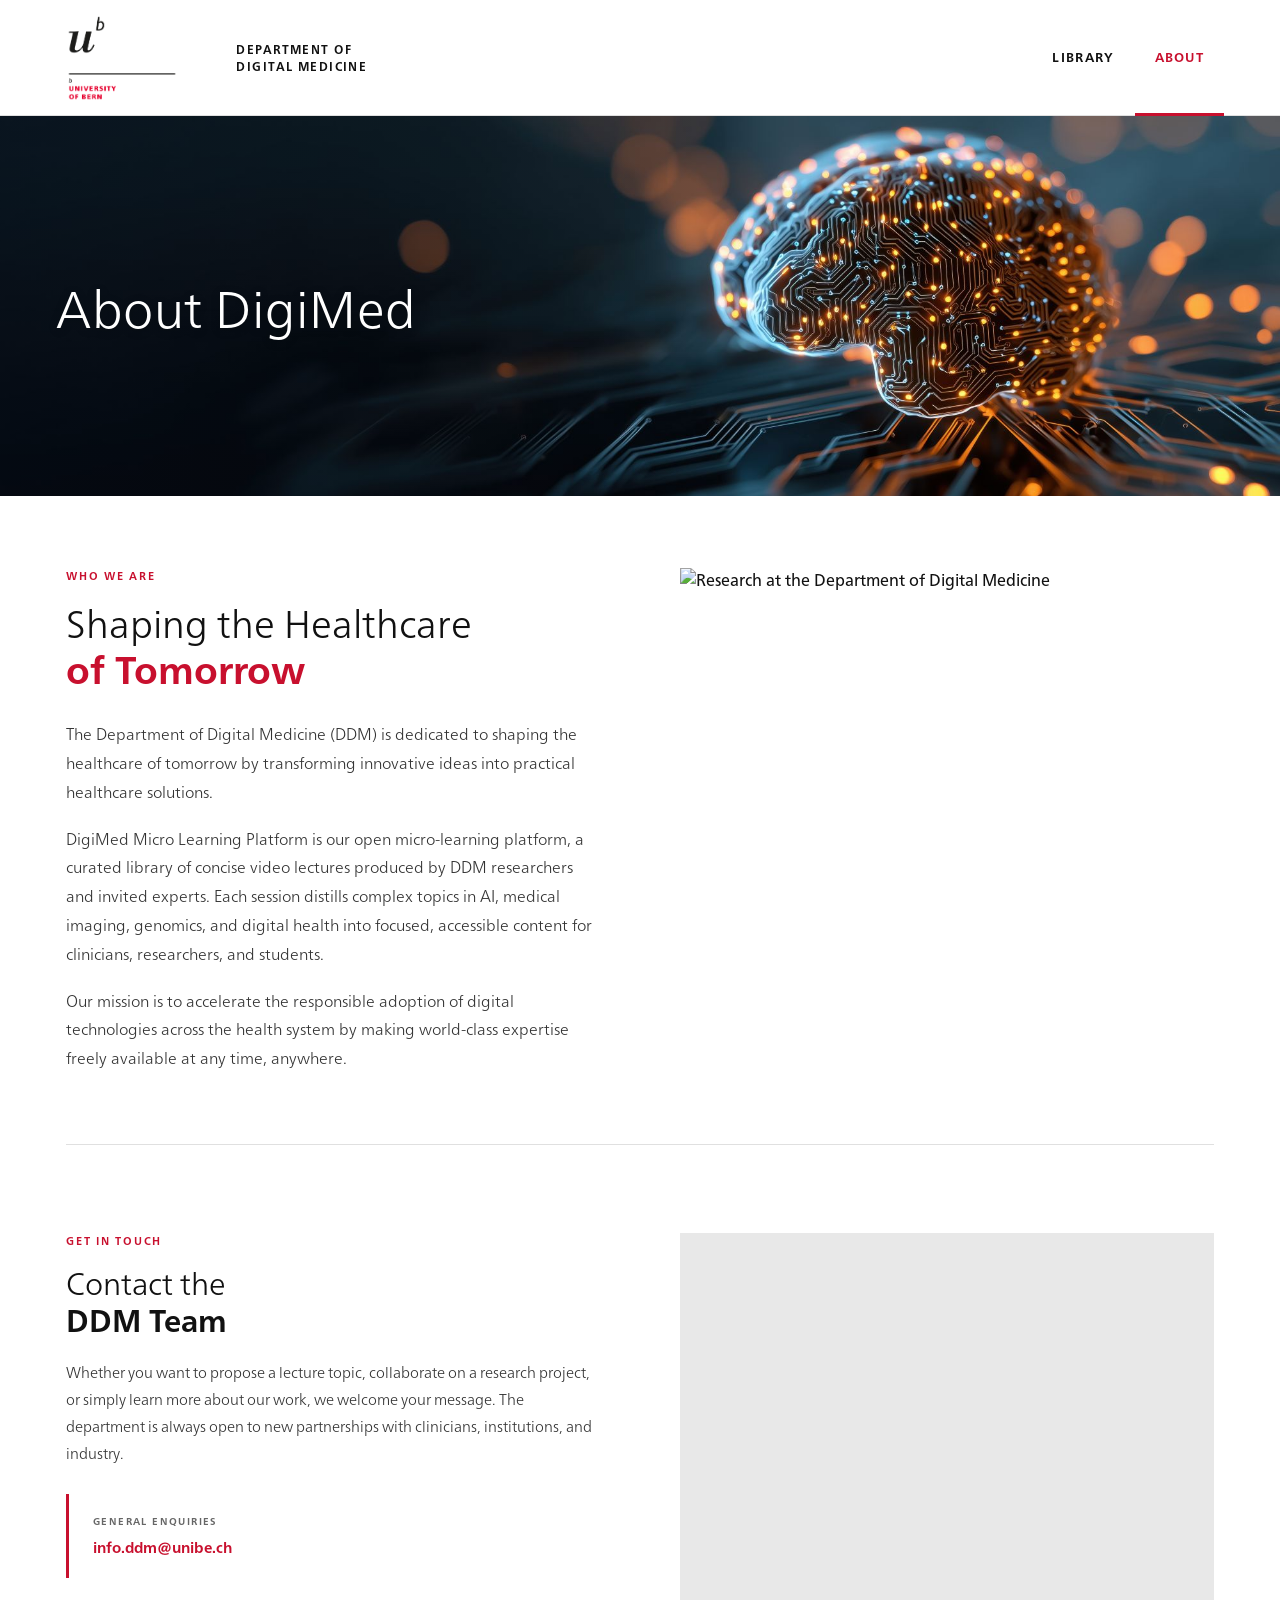
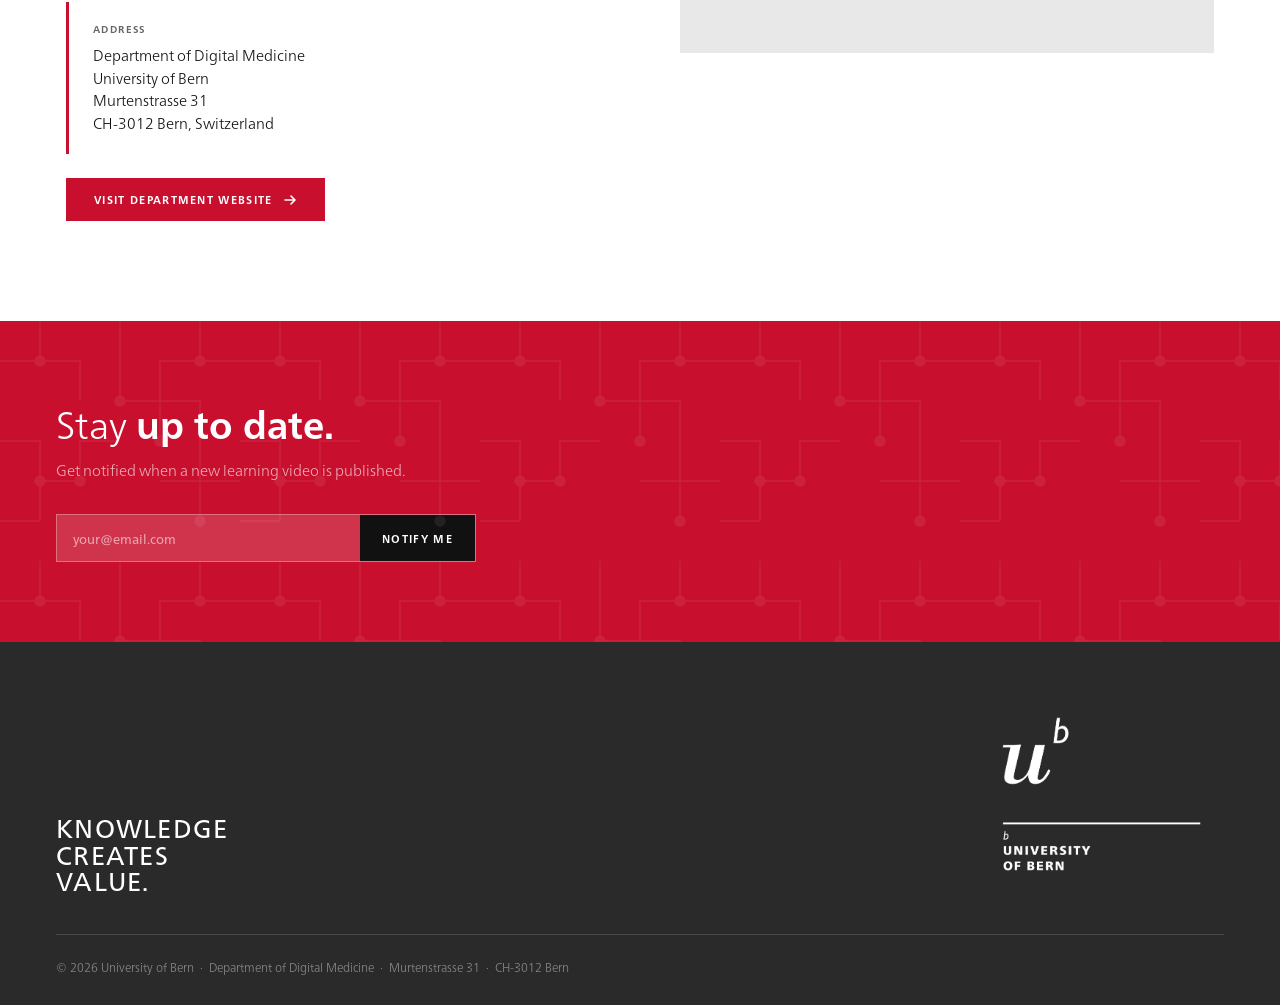
==== commit 1d6c2e4a: "changes to email address" ====
--- a/about.html
+++ b/about.html
@@ -58,7 +58,7 @@
     <div class="contact-block">
       <div class="contact-block-label">General Enquiries</div>
       <div class="contact-block-value">
-        <a href="mailto:info@ddm.unibe.ch">info@ddm.unibe.ch</a>
+        <a href="mailto:info.ddm@unibe.ch">info.ddm@unibe.ch</a>
       </div>
     </div>
 
--- a/css/styles.css
+++ b/css/styles.css
@@ -169,6 +169,23 @@
 .video-card:nth-child(7){animation-delay:.28s}.video-card:nth-child(8){animation-delay:.32s}
 .video-card:nth-child(9){animation-delay:.36s}
 
+/* ── LIKES & COMMENTS ── */
+.modal-like-btn {
+  background: none;
+  border: 1.5px solid #444;
+  color: #999;
+  padding: 5px 12px;
+  cursor: pointer;
+  display: flex;
+  align-items: center;
+  gap: 6px;
+  font-size: 12px;
+  transition: all .18s;
+}
+.modal-like-btn:hover { border-color: #C8102E; color: #C8102E; }
+.modal-like-btn.liked { border-color: #C8102E; color: #C8102E; }
+.modal-like-btn.liked svg { fill: #C8102E; }
+
 /* ── Medium laptops (1100–1280px): sidebar narrows, 3 cards ── */
 @media(max-width:1280px) and (min-width:1101px){
   .sidebar{width:260px;padding:40px 28px 60px 0}
